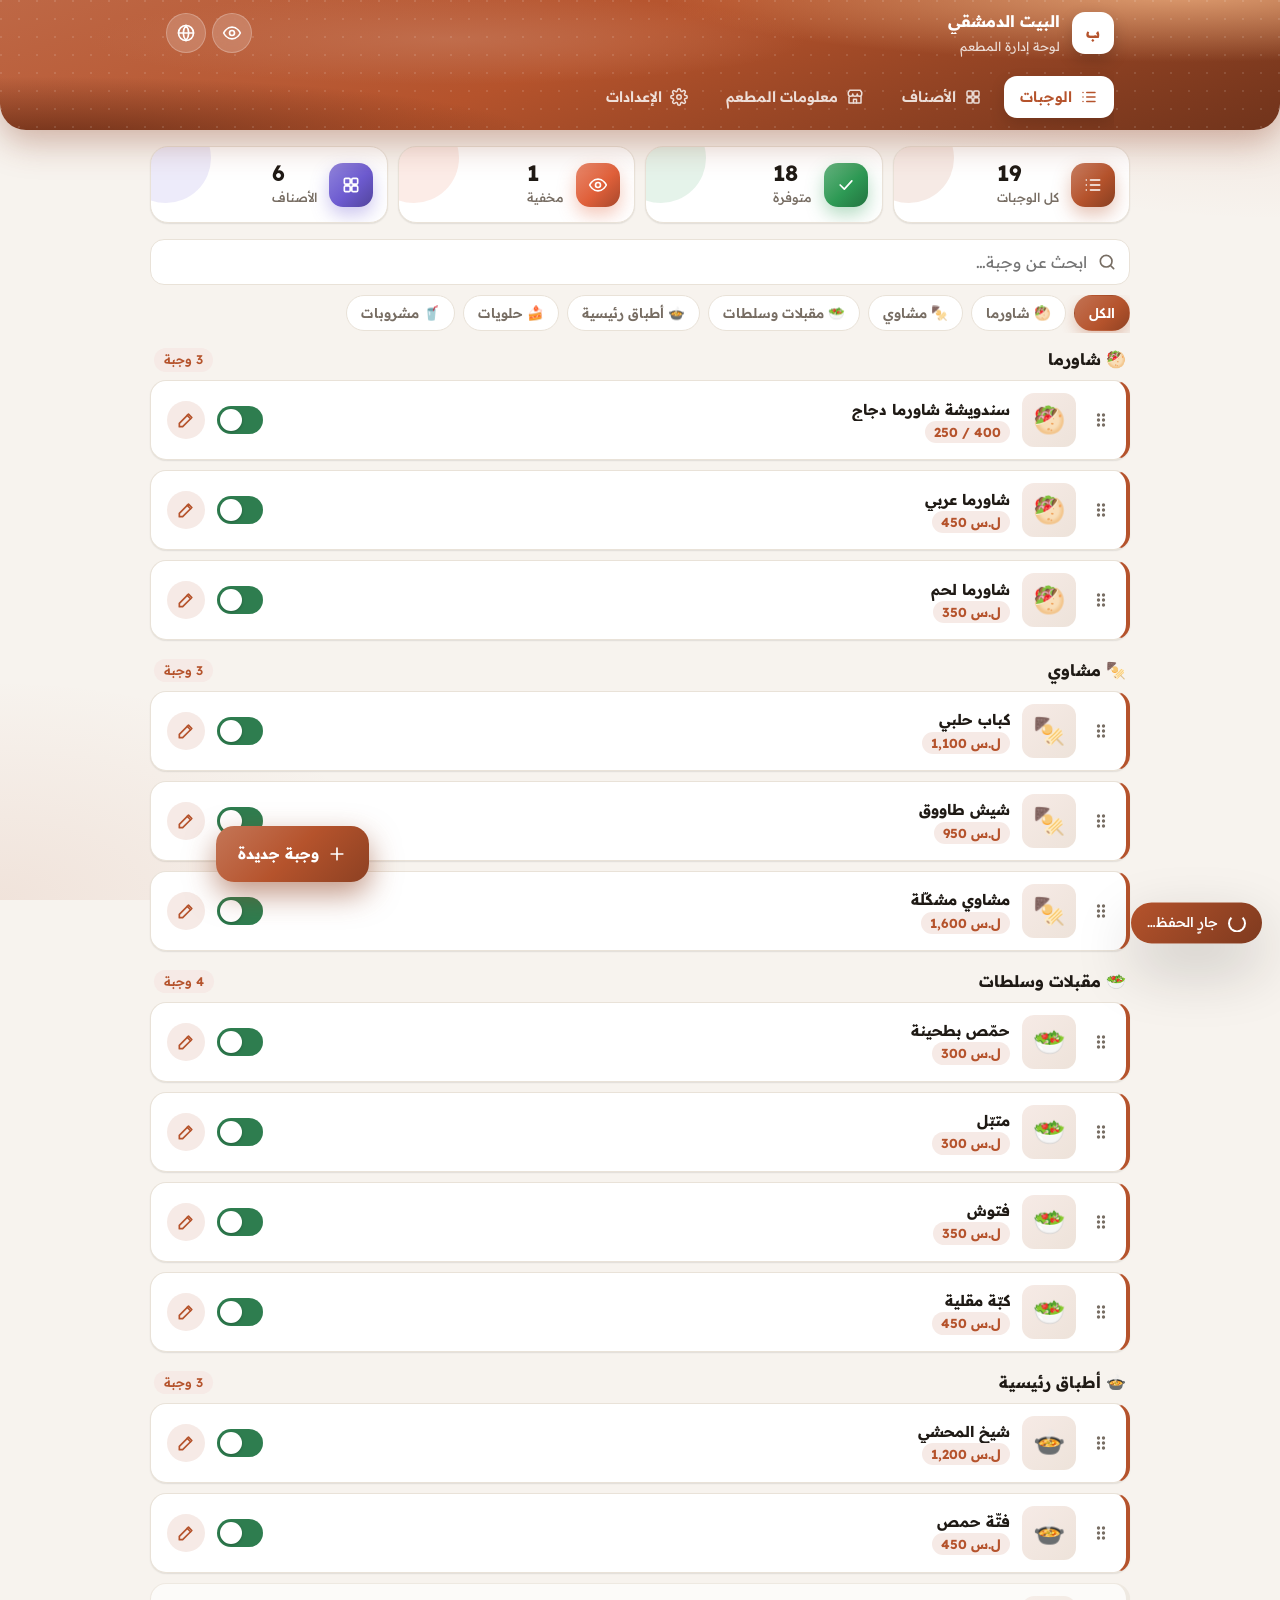
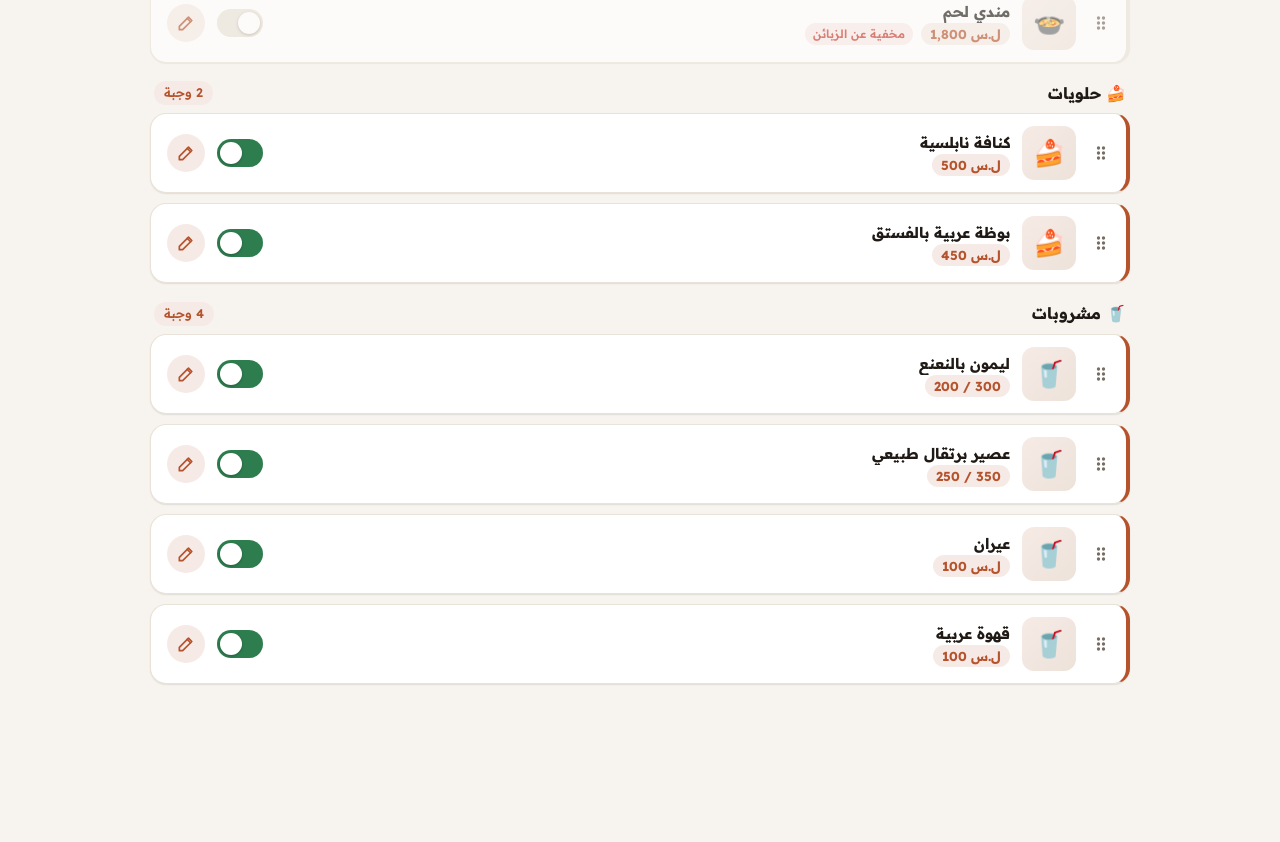
==== admin/index.html @ a2ca4668 "init" ====
<!doctype html>
<html lang="ar" dir="rtl">
<head>
  <meta charset="utf-8">
  <meta name="viewport" content="width=device-width, initial-scale=1, viewport-fit=cover">
  <meta name="theme-color" content="#B5532C">
  <meta name="robots" content="noindex, nofollow">
  <title>لوحة الإدارة</title>
  <link rel="icon" href="data:image/svg+xml,%3Csvg xmlns='http://www.w3.org/2000/svg' viewBox='0 0 100 100'%3E%3Ctext y='.9em' font-size='90'%3E⚙️%3C/text%3E%3C/svg%3E">
  <link rel="preload" href="../assets/fonts/readex-pro-arabic-wght-normal.woff2" as="font" type="font/woff2" crossorigin>
  <link rel="stylesheet" href="../assets/css/base.css">
  <link rel="stylesheet" href="../assets/css/admin.css">
  <link rel="stylesheet" href="../assets/css/themes.css">
</head>
<body class="adm">
  <div id="app"><div class="login"><div class="spinner" style="color:var(--primary);width:28px;height:28px"></div></div></div>
  <script src="../assets/vendor/Sortable.min.js"></script>
  <script type="module" src="../assets/js/admin.js"></script>
</body>
</html>
---- assets/css/base.css ----
/* ===== Fonts (self-hosted, no external requests) ===== */
@font-face { font-family: 'Readex'; font-style: normal; font-display: swap; font-weight: 160 700;
  src: url(../fonts/readex-pro-arabic-wght-normal.woff2) format('woff2-variations'), url(../fonts/readex-pro-arabic-wght-normal.woff2) format('woff2');
  unicode-range: U+0600-06FF,U+0750-077F,U+0870-088E,U+0890-0891,U+0897-08E1,U+08E3-08FF,U+200C-200E,U+2010-2011,U+204F,U+2E41,U+FB50-FDFF,U+FE70-FE74,U+FE76-FEFC; }
@font-face { font-family: 'Readex'; font-style: normal; font-display: swap; font-weight: 160 700;
  src: url(../fonts/readex-pro-latin-ext-wght-normal.woff2) format('woff2-variations'), url(../fonts/readex-pro-latin-ext-wght-normal.woff2) format('woff2');
  unicode-range: U+0100-02BA,U+02BD-02C5,U+02C7-02CC,U+02CE-02D7,U+02DD-02FF,U+0304,U+0308,U+0329,U+1D00-1DBF,U+1E00-1E9F,U+1EF2-1EFF,U+2020,U+20A0-20AB,U+20AD-20C0,U+2113,U+2C60-2C7F,U+A720-A7FF; }
@font-face { font-family: 'Readex'; font-style: normal; font-display: swap; font-weight: 160 700;
  src: url(../fonts/readex-pro-latin-wght-normal.woff2) format('woff2-variations'), url(../fonts/readex-pro-latin-wght-normal.woff2) format('woff2');
  unicode-range: U+0000-00FF,U+0131,U+0152-0153,U+02BB-02BC,U+02C6,U+02DA,U+02DC,U+0304,U+0308,U+0329,U+2000-206F,U+20AC,U+2122,U+2191,U+2193,U+2212,U+2215,U+FEFF,U+FFFD; }

/* ===== Tokens ===== */
:root {
  --primary: #B5532C; --on-primary: #fff;
  --bg: #F7F3EE; --surface: #FFFFFF; --surface-2: #F1ECE5; --text: #1F1A15; --muted: #776D63; --line: #E9E2D8;
  --danger: #C6372B; --ok: #2E7D4F; --warn: #B7791F;
  --primary-soft: color-mix(in srgb, var(--primary) 12%, var(--surface));
  --primary-strong: color-mix(in srgb, var(--primary) 82%, #000);
  --radius: 18px; --radius-sm: 12px;
  --shadow-sm: 0 1px 2px rgba(31, 26, 21, .06), 0 1px 1px rgba(31, 26, 21, .04);
  --shadow: 0 8px 28px rgba(31, 26, 21, .10), 0 2px 6px rgba(31, 26, 21, .06);
  --shadow-lg: 0 24px 60px rgba(31, 26, 21, .22);
  --ease: cubic-bezier(.2, .8, .2, 1);
  --font: 'Readex', system-ui, -apple-system, 'Segoe UI', Tahoma, sans-serif;
  --font-display: var(--font);
  --hero-bg: var(--primary); --hero-text: #fff; --hero-pattern: none;
  --glass-bg: rgba(255,255,255,.18); --glass-border: rgba(255,255,255,.24); --glass-text: #fff;
  --card-border: 1px solid var(--line); --card-shadow: var(--shadow-sm); --card-shadow-hover: var(--shadow);
  --chip-active-bg: var(--text); --chip-active-text: var(--bg); --price: var(--primary);
  color-scheme: light;
}
[data-theme="dark"] {
  --bg: #121110; --surface: #1C1A18; --surface-2: #262320; --text: #F4EFE8; --muted: #A79E93; --line: #2F2B27;
  --primary-soft: color-mix(in srgb, var(--primary) 22%, var(--surface));
  --shadow-sm: 0 1px 2px rgba(0,0,0,.4); --shadow: 0 8px 28px rgba(0,0,0,.45); --shadow-lg: 0 24px 60px rgba(0,0,0,.6);
  color-scheme: dark;
}

/* ===== Reset ===== */
*, *::before, *::after { box-sizing: border-box; }
html { -webkit-text-size-adjust: 100%; scroll-behavior: smooth; }
body { margin: 0; font-family: var(--font); background: var(--bg); color: var(--text); line-height: 1.55; font-size: 15px; -webkit-font-smoothing: antialiased; -webkit-tap-highlight-color: transparent; }
body.no-scroll { overflow: hidden; }
img { max-width: 100%; display: block; }
button, input, select, textarea { font: inherit; color: inherit; }
button { cursor: pointer; background: none; border: 0; padding: 0; }
a { color: inherit; }
h1, h2, h3, h4, p { margin: 0; }
[hidden] { display: none !important; }
.ic { width: 20px; height: 20px; flex: none; }
.sr-only { position: absolute; width: 1px; height: 1px; overflow: hidden; clip: rect(0 0 0 0); white-space: nowrap; }
.num { font-variant-numeric: tabular-nums; direction: ltr; unicode-bidi: isolate; }

/* ===== Buttons ===== */
.btn { display: inline-flex; align-items: center; justify-content: center; gap: 8px; min-height: 46px; padding: 0 20px; border-radius: 14px; font-weight: 600; font-size: 15px; transition: transform .15s var(--ease), background .2s, box-shadow .2s, opacity .2s; user-select: none; white-space: nowrap; }
.btn:active { transform: scale(.97); }
.btn:disabled { opacity: .55; pointer-events: none; }
.btn--primary { background: var(--primary); color: var(--on-primary); box-shadow: 0 6px 18px color-mix(in srgb, var(--primary) 35%, transparent); }
.btn--primary:hover { background: var(--primary-strong); }
.btn--ghost { background: var(--surface-2); color: var(--text); }
.btn--outline { border: 1.5px solid var(--line); background: var(--surface); }
.btn--danger { background: var(--danger); color: #fff; }
.btn--danger-ghost { color: var(--danger); background: color-mix(in srgb, var(--danger) 10%, var(--surface)); }
.btn--block { width: 100%; }
.btn--sm { min-height: 36px; padding: 0 14px; font-size: 14px; border-radius: 11px; }
.icon-btn { width: 42px; height: 42px; border-radius: 50%; display: inline-grid; place-items: center; background: var(--surface); color: var(--text); box-shadow: var(--shadow-sm); transition: transform .15s var(--ease), background .2s; flex: none; }
.icon-btn:active { transform: scale(.92); }
.spinner { width: 18px; height: 18px; border-radius: 50%; border: 2.5px solid currentColor; border-top-color: transparent; animation: spin .8s linear infinite; }
@keyframes spin { to { transform: rotate(360deg); } }

/* ===== Forms ===== */
.field { display: grid; gap: 6px; }
.field > span, .label { font-size: 13px; font-weight: 600; color: var(--muted); }
.input, .select, .textarea { width: 100%; min-height: 46px; padding: 10px 14px; border-radius: 12px; border: 1.5px solid var(--line); background: var(--surface); outline: none; transition: border-color .2s, box-shadow .2s; font-size: 16px; }
.textarea { min-height: 80px; resize: vertical; line-height: 1.5; }
.input:focus, .select:focus, .textarea:focus { border-color: var(--primary); box-shadow: 0 0 0 4px color-mix(in srgb, var(--primary) 16%, transparent); }
.input[dir="ltr"] { text-align: left; }
.field.invalid .input, .field.invalid .textarea { border-color: var(--danger); }
.hint { font-size: 12.5px; color: var(--muted); }
.switch { position: relative; display: inline-flex; align-items: center; gap: 10px; cursor: pointer; user-select: none; }
.switch input { position: absolute; opacity: 0; pointer-events: none; }
.switch__track { width: 46px; height: 28px; border-radius: 99px; background: var(--line); position: relative; transition: background .2s; flex: none; }
.switch__track::after { content: ''; position: absolute; top: 3px; inset-inline-start: 3px; width: 22px; height: 22px; border-radius: 50%; background: #fff; box-shadow: 0 1px 3px rgba(0,0,0,.25); transition: transform .22s var(--ease); }
.switch input:checked + .switch__track { background: var(--ok); }
.switch input:checked + .switch__track::after { transform: translateX(18px); }
[dir="rtl"] .switch input:checked + .switch__track::after { transform: translateX(-18px); }
.switch input:focus-visible + .switch__track { box-shadow: 0 0 0 4px color-mix(in srgb, var(--ok) 25%, transparent); }

/* ===== Sheets (bottom on mobile, centered on desktop) ===== */
.sheet { position: fixed; inset: 0; z-index: 60; background: rgba(15, 12, 10, 0); display: flex; align-items: flex-end; justify-content: center; transition: background .28s var(--ease); }
.sheet.open { background: rgba(15, 12, 10, .5); backdrop-filter: blur(2px); }
.sheet__panel { width: 100%; max-width: 560px; max-height: 92vh; background: var(--surface); border-radius: 24px 24px 0 0; box-shadow: var(--shadow-lg); transform: translateY(100%); transition: transform .32s var(--ease); display: flex; flex-direction: column; overflow: hidden; }
.sheet.open .sheet__panel { transform: none; }
.sheet__grip { width: 42px; height: 5px; border-radius: 9px; background: var(--line); margin: 10px auto 0; flex: none; }
.sheet__head { display: flex; align-items: center; justify-content: space-between; gap: 12px; padding: 14px 20px 10px; flex: none; }
.sheet__head h2 { font-size: 19px; font-weight: 700; }
.sheet__body { padding: 4px 20px 20px; overflow-y: auto; overscroll-behavior: contain; flex: 1; }
.sheet__foot { padding: 14px 20px calc(14px + env(safe-area-inset-bottom)); border-top: 1px solid var(--line); background: var(--surface); flex: none; }
.sheet--center { align-items: center; padding: 20px; }
.sheet--center .sheet__panel { border-radius: 22px; transform: scale(.94); opacity: 0; transition: transform .25s var(--ease), opacity .2s; max-width: 400px; }
.sheet--center.open .sheet__panel { transform: none; opacity: 1; }
@media (min-width: 700px) {
  .sheet { align-items: center; padding: 24px; }
  .sheet__panel { border-radius: 24px; transform: translateY(24px) scale(.98); opacity: 0; transition: transform .3s var(--ease), opacity .25s; }
  .sheet.open .sheet__panel { opacity: 1; }
  .sheet__grip { display: none; }
}
.dialog { padding: 24px; gap: 20px; }
.dialog__msg { font-size: 16px; font-weight: 500; line-height: 1.6; }
.dialog__actions { display: flex; gap: 10px; justify-content: flex-end; }
.dialog__actions .btn { flex: 1; }

/* ===== Toasts ===== */
.toasts { position: fixed; z-index: 100; inset-inline: 0; top: calc(12px + env(safe-area-inset-top)); display: grid; justify-items: center; gap: 8px; pointer-events: none; padding: 0 16px; }
.toast { display: flex; align-items: center; gap: 10px; padding: 12px 18px; border-radius: 14px; background: #1F1A15; color: #fff; box-shadow: var(--shadow-lg); font-size: 14.5px; font-weight: 500; transform: translateY(-14px); opacity: 0; transition: transform .3s var(--ease), opacity .3s; max-width: 520px; }
.toast.in { transform: none; opacity: 1; }
.toast--ok .ic { color: #6EE7A1; } .toast--err { background: var(--danger); }

/* ===== Stepper ===== */
.stepper { display: inline-flex; align-items: center; gap: 4px; background: var(--surface-2); border-radius: 99px; padding: 4px; }
.stepper button { width: 36px; height: 36px; border-radius: 50%; display: grid; place-items: center; background: var(--surface); box-shadow: var(--shadow-sm); transition: transform .12s; }
.stepper button:active { transform: scale(.88); }
.stepper button .ic { width: 18px; height: 18px; }
.stepper output { min-width: 28px; text-align: center; font-weight: 700; font-size: 16px; }

/* ===== Misc ===== */
.banner { padding: 10px 16px; font-size: 13px; text-align: center; background: color-mix(in srgb, var(--warn) 16%, var(--surface)); color: color-mix(in srgb, var(--warn) 70%, var(--text)); font-weight: 500; }
.skeleton { background: linear-gradient(90deg, var(--surface-2) 25%, color-mix(in srgb, var(--surface-2) 60%, var(--surface)) 50%, var(--surface-2) 75%); background-size: 200% 100%; animation: shimmer 1.3s infinite; border-radius: 12px; }
@keyframes shimmer { to { background-position: -200% 0; } }
.chip { display: inline-flex; align-items: center; gap: 5px; padding: 3px 9px; border-radius: 99px; font-size: 11.5px; font-weight: 600; background: var(--surface-2); color: var(--muted); white-space: nowrap; }
.chip .ic { width: 13px; height: 13px; }
.chip--popular { background: color-mix(in srgb, #E8A317 18%, var(--surface)); color: #9A6A00; }
.chip--new { background: color-mix(in srgb, #2F7FD8 15%, var(--surface)); color: #1E5FA8; }
.chip--spicy { background: color-mix(in srgb, #D9412B 14%, var(--surface)); color: #B23421; }
.chip--veg { background: color-mix(in srgb, #2E9A55 15%, var(--surface)); color: #23793F; }
[data-theme="dark"] .chip--popular { color: #F2C14E; } [data-theme="dark"] .chip--new { color: #7DB5F2; }
[data-theme="dark"] .chip--spicy { color: #F28B78; } [data-theme="dark"] .chip--veg { color: #7AD69A; }
@media (prefers-reduced-motion: reduce) { *, *::before, *::after { animation: none !important; transition: none !important; scroll-behavior: auto !important; } }
input[type=search]::-webkit-search-cancel-button, input[type=search]::-webkit-search-decoration { -webkit-appearance: none; display: none; }

/* ===== Search box (shared) ===== */
.search__box { flex: 1; min-width: 0; display: flex; align-items: center; gap: 8px; background: var(--surface); border: 1.5px solid var(--line); border-radius: 14px; padding: 0 12px; height: 46px; transition: border-color .2s, box-shadow .2s; }
.search__box:focus-within { border-color: var(--primary); box-shadow: 0 0 0 4px color-mix(in srgb, var(--primary) 14%, transparent); }
.search__box .ic { color: var(--muted); }
.search__box input { flex: 1; width: 100%; border: 0; outline: 0; background: none; font-size: 16px; min-width: 0; }
.search__clear { color: var(--muted); display: grid; place-items: center; width: 28px; height: 28px; border-radius: 50%; }
---- assets/css/admin.css ----
/* ===== Dashboard & setup ===== */
body.adm { background: var(--bg); }
.adm-wrap { max-width: 880px; margin: 0 auto; padding: 0 16px; }
.adm-top { position: sticky; top: 0; z-index: 30; background: color-mix(in srgb, var(--bg) 90%, transparent); backdrop-filter: blur(14px); -webkit-backdrop-filter: blur(14px); border-bottom: 1px solid var(--line); }
.adm-top__row { display: flex; align-items: center; gap: 12px; height: 66px; padding-top: env(safe-area-inset-top); }
.adm-brand { display: flex; align-items: center; gap: 12px; flex: 1; min-width: 0; }
.adm-brand__logo { width: 42px; height: 42px; border-radius: 13px; background: var(--primary); color: var(--on-primary); display: grid; place-items: center; font-weight: 700; overflow: hidden; flex: none; }
.adm-brand__logo img { width: 100%; height: 100%; object-fit: cover; }
.adm-brand b { display: block; font-size: 16px; white-space: nowrap; overflow: hidden; text-overflow: ellipsis; }
.adm-brand small { color: var(--muted); font-size: 12.5px; }
.adm-actions { display: flex; gap: 6px; }
.adm-actions .icon-btn { width: 40px; height: 40px; }
.tabs { display: flex; gap: 6px; overflow-x: auto; scrollbar-width: none; padding: 10px 0 12px; }
.tabs::-webkit-scrollbar { display: none; }
.tab { flex: none; display: inline-flex; align-items: center; gap: 8px; height: 42px; padding: 0 16px; border-radius: 13px; font-weight: 600; font-size: 14.5px; color: var(--muted); background: transparent; transition: background .2s, color .2s; }
.tab .ic { width: 18px; height: 18px; }
.tab.active { background: var(--surface); color: var(--text); box-shadow: var(--shadow-sm); }
.adm-main { padding: 16px 0 140px; }

.panel { background: var(--surface); border: 1px solid var(--line); border-radius: var(--radius); box-shadow: var(--shadow-sm); padding: 18px; }
.panel + .panel { margin-top: 14px; }
.panel__title { font-size: 16px; font-weight: 700; margin-bottom: 14px; display: flex; align-items: center; gap: 10px; }
.panel__title .ic { color: var(--primary); }
.panel__title .num-badge { width: 28px; height: 28px; border-radius: 9px; background: var(--primary); color: var(--on-primary); display: grid; place-items: center; font-size: 14px; }
.grid2 { display: grid; gap: 14px; grid-template-columns: minmax(0, 1fr); }
@media (min-width: 640px) { .grid2 { grid-template-columns: minmax(0, 1fr) minmax(0, 1fr); } }
.stack { display: grid; gap: 14px; grid-template-columns: minmax(0, 1fr); }

.toolbar { display: grid; gap: 10px; margin-bottom: 14px; grid-template-columns: minmax(0, 1fr); }
.toolbar .search__box { background: var(--surface); }
.filter { display: flex; gap: 8px; overflow-x: auto; scrollbar-width: none; padding-bottom: 2px; }
.filter::-webkit-scrollbar { display: none; }
.filter button { flex: none; height: 36px; padding: 0 14px; border-radius: 99px; border: 1.5px solid var(--line); background: var(--surface); font-weight: 600; font-size: 13.5px; color: var(--muted); display: inline-flex; align-items: center; gap: 6px; }
.filter button.active { background: var(--text); color: var(--bg); border-color: var(--text); }

.group { margin-bottom: 18px; }
.group__head { display: flex; align-items: center; gap: 8px; font-weight: 700; margin: 0 4px 8px; font-size: 15px; }
.group__head small { color: var(--muted); font-weight: 500; margin-inline-start: auto; font-size: 12.5px; }
.rows { display: grid; gap: 8px; grid-template-columns: minmax(0, 1fr); }
.row { display: flex; align-items: center; gap: 12px; padding: 10px 12px; background: var(--surface); border: 1px solid var(--line); border-radius: 16px; box-shadow: var(--shadow-sm); transition: box-shadow .2s, opacity .2s; }
.row.off { opacity: .62; }
.row__drag { color: var(--muted); cursor: grab; touch-action: none; display: grid; place-items: center; width: 26px; height: 40px; margin-inline-start: -4px; }
.row__thumb { width: 54px; height: 54px; border-radius: 12px; overflow: hidden; background: var(--surface-2); display: grid; place-items: center; font-size: 26px; flex: none; }
.row__thumb img { width: 100%; height: 100%; object-fit: cover; }
.row__main { flex: 1; min-width: 0; cursor: pointer; }
.row__name { font-weight: 700; white-space: nowrap; overflow: hidden; text-overflow: ellipsis; }
.row__sub { color: var(--muted); font-size: 13px; display: flex; gap: 8px; align-items: center; flex-wrap: wrap; }
.row__sub .price { color: var(--primary); font-weight: 700; }
.row .icon-btn { width: 38px; height: 38px; box-shadow: none; background: var(--surface-2); }
.sortable-ghost { opacity: .35; }
.sortable-chosen { box-shadow: var(--shadow); }
.badge-off { font-size: 11.5px; font-weight: 600; color: var(--danger); background: color-mix(in srgb, var(--danger) 10%, var(--surface)); padding: 2px 8px; border-radius: 99px; }

.fab { position: fixed; z-index: 35; bottom: calc(18px + env(safe-area-inset-bottom)); inset-inline-end: max(18px, calc((100vw - 880px) / 2 + 16px)); height: 56px; padding: 0 22px; border-radius: 18px; display: inline-flex; align-items: center; gap: 8px; background: var(--primary); color: var(--on-primary); font-weight: 700; box-shadow: 0 12px 30px color-mix(in srgb, var(--primary) 45%, rgba(0,0,0,.2)); }
.fab:active { transform: scale(.96); }

.saving { position: fixed; z-index: 70; bottom: calc(18px + env(safe-area-inset-bottom)); inset-inline-start: 18px; display: inline-flex; align-items: center; gap: 10px; padding: 10px 16px; border-radius: 99px; background: #1F1A15; color: #fff; font-size: 13.5px; font-weight: 500; box-shadow: var(--shadow-lg); transform: translateY(150%); transition: transform .3s var(--ease); }
.saving.show { transform: none; }

/* Photo picker */
.photo { position: relative; border: 2px dashed var(--line); border-radius: 16px; background: var(--surface-2); aspect-ratio: 16 / 10; display: grid; place-items: center; overflow: hidden; cursor: pointer; transition: border-color .2s; }
.photo:hover { border-color: var(--primary); }
.photo img { position: absolute; inset: 0; width: 100%; height: 100%; object-fit: cover; }
.photo__empty { display: grid; justify-items: center; gap: 6px; color: var(--muted); font-weight: 600; font-size: 14px; }
.photo__empty .ic { width: 34px; height: 34px; }
.photo--square { aspect-ratio: 1; max-width: 140px; }
.photo--wide { aspect-ratio: 3 / 1; }
.photo__busy { position: absolute; inset: 0; background: rgba(0,0,0,.45); color: #fff; display: grid; place-items: center; gap: 8px; align-content: center; font-size: 13.5px; }
.photo-actions { display: flex; gap: 8px; flex-wrap: wrap; margin-top: 8px; }

/* Sizes editor */
.size-row { display: grid; grid-template-columns: 1fr 1fr 110px 40px; gap: 8px; align-items: center; }
.size-row .input { min-height: 42px; padding: 8px 10px; font-size: 15px; }
.size-row.one-lang { grid-template-columns: 1fr 110px 40px; }
@media (max-width: 520px) { .size-row { grid-template-columns: 1fr 1fr; } .size-row .input[data-k="price"] { grid-column: 1; } }

/* Tag toggles */
.tag-toggles { display: flex; flex-wrap: wrap; gap: 8px; }
.tag-toggle input { position: absolute; opacity: 0; pointer-events: none; }
.tag-toggle span { display: inline-flex; align-items: center; gap: 6px; height: 38px; padding: 0 14px; border-radius: 99px; border: 1.5px solid var(--line); font-weight: 600; font-size: 13.5px; cursor: pointer; transition: all .2s; color: var(--muted); }
.tag-toggle span .ic { width: 16px; height: 16px; }
.tag-toggle input:checked + span { border-color: var(--primary); background: var(--primary-soft); color: var(--text); }

/* Emoji picker */
.emojis { display: grid; grid-template-columns: repeat(auto-fill, minmax(46px, 1fr)); gap: 6px; }
.emojis button { height: 46px; border-radius: 12px; font-size: 24px; background: var(--surface-2); border: 2px solid transparent; }
.emojis button.on { border-color: var(--primary); background: var(--primary-soft); }

.form-foot { display: flex; gap: 10px; align-items: center; }
.form-foot .btn--primary { flex: 1; }

/* Login */
.login { min-height: 100vh; display: grid; place-items: center; padding: 24px 18px; background:
  radial-gradient(90% 60% at 100% 0%, color-mix(in srgb, var(--primary) 22%, transparent), transparent 70%),
  radial-gradient(70% 50% at 0% 100%, color-mix(in srgb, var(--primary) 14%, transparent), transparent 70%), var(--bg); }
.login__card { width: 100%; max-width: 400px; background: var(--surface); border-radius: 26px; box-shadow: var(--shadow-lg); padding: 30px 24px; display: grid; gap: 18px; }
.login__logo { width: 76px; height: 76px; border-radius: 24px; margin: 0 auto; background: var(--primary); color: var(--on-primary); display: grid; place-items: center; font-size: 32px; font-weight: 700; overflow: hidden; box-shadow: 0 12px 28px color-mix(in srgb, var(--primary) 35%, transparent); }
.login__logo img { width: 100%; height: 100%; object-fit: cover; }
.login h1 { text-align: center; font-size: 22px; }
.login p.sub { text-align: center; color: var(--muted); margin-top: -10px; }
.pw { position: relative; }
.pw .input { padding-inline-end: 48px; }
.pw button { position: absolute; inset-inline-end: 6px; top: 50%; transform: translateY(-50%); width: 38px; height: 38px; border-radius: 10px; display: grid; place-items: center; color: var(--muted); }
.check { display: flex; align-items: center; gap: 10px; font-size: 14px; color: var(--muted); cursor: pointer; }
.check input { width: 18px; height: 18px; accent-color: var(--primary); }
.err-msg { color: var(--danger); font-size: 13.5px; font-weight: 500; text-align: center; min-height: 20px; }
.lang-mini { justify-self: center; }

/* Setup extras */
.hero-setup { padding: 28px 0 8px; }
.hero-setup h1 { font-size: 26px; }
.hero-setup p { color: var(--muted); margin-top: 6px; }
.swatches { display: flex; gap: 8px; flex-wrap: wrap; align-items: center; }
.swatches button { width: 34px; height: 34px; border-radius: 50%; border: 3px solid var(--surface); box-shadow: 0 0 0 1.5px var(--line); }
.swatches button.on { box-shadow: 0 0 0 2.5px var(--text); }
.swatches input[type=color] { width: 44px; height: 38px; border: 0; background: none; padding: 0; cursor: pointer; }
.seg { display: inline-flex; background: var(--surface-2); padding: 4px; border-radius: 13px; gap: 4px; flex-wrap: wrap; }
.seg label { cursor: pointer; }
.seg input { position: absolute; opacity: 0; pointer-events: none; }
.seg span { display: inline-flex; height: 36px; padding: 0 14px; align-items: center; border-radius: 10px; font-weight: 600; font-size: 13.5px; color: var(--muted); }
.seg input:checked + span { background: var(--surface); color: var(--text); box-shadow: var(--shadow-sm); }
.copy-row { display: flex; gap: 8px; align-items: center; }
.copy-row .input { direction: ltr; font-size: 14px; }
.status { display: flex; align-items: center; gap: 8px; font-size: 13.5px; font-weight: 600; }
.status.ok { color: var(--ok); } .status.err { color: var(--danger); }
.publish-bar { position: sticky; bottom: 0; z-index: 20; padding: 12px 0 calc(12px + env(safe-area-inset-bottom)); background: linear-gradient(to top, var(--bg) 70%, transparent); }

/* QR cards */
.qr-grid { display: grid; grid-template-columns: repeat(auto-fill, minmax(220px, 1fr)); gap: 14px; margin-top: 14px; }
.qr-card { background: #fff; color: #1d1a16; border-radius: 20px; border: 1px solid #e8e1d6; padding: 18px 16px 16px; display: grid; justify-items: center; gap: 8px; text-align: center; break-inside: avoid; position: relative; overflow: hidden; }
.qr-card::before { content: ''; position: absolute; inset: 0 0 auto 0; height: 6px; background: var(--primary); }
.qr-card__brand { display: flex; align-items: center; gap: 8px; font-weight: 700; font-size: 15px; }
.qr-card__brand .mini { width: 30px; height: 30px; border-radius: 9px; background: var(--primary); color: var(--on-primary); display: grid; place-items: center; overflow: hidden; font-size: 14px; }
.qr-card__brand .mini img { width: 100%; height: 100%; object-fit: cover; }
.qr-card__qr { width: 168px; height: 168px; padding: 8px; border-radius: 14px; border: 1px solid #eee; background: #fff; }
.qr-card__qr svg { width: 100%; height: 100%; display: block; }
.qr-card__scan { font-size: 12.5px; color: #6f675e; line-height: 1.4; }
.qr-card__table { display: grid; justify-items: center; line-height: 1; gap: 2px; }
.qr-card__table small { font-size: 12.5px; font-weight: 600; color: #6f675e; }
.qr-card__table b { font-size: 40px; font-weight: 700; color: var(--primary); }
.qr-card__dl { position: absolute; top: 12px; inset-inline-end: 10px; width: 32px; height: 32px; border-radius: 9px; display: grid; place-items: center; color: #6f675e; background: #f4efe8; }
.qr-card__dl .ic { width: 16px; height: 16px; }

@media print {
  @page { size: A4; margin: 10mm; }
  body { background: #fff !important; }
  body.printing > *:not(#printArea) { display: none !important; }
  #printArea { display: grid !important; grid-template-columns: 1fr 1fr; gap: 8mm; }
  #printArea .qr-card { border: 1px solid #ccc; padding: 8mm 6mm; -webkit-print-color-adjust: exact; print-color-adjust: exact; }
  #printArea .qr-card__qr { width: 60mm; height: 60mm; }
  #printArea .qr-card__dl { display: none; }
  #printArea .qr-card__table b { font-size: 34pt; }
}
#printArea { display: none; }

/* ===== Theme gallery + live preview (setup) ===== */
.theme-wrap { display: grid; gap: 22px; grid-template-columns: minmax(0, 1fr); }
@media (min-width: 980px) { .theme-wrap { grid-template-columns: minmax(0, 1fr) 300px; align-items: start; } .phone-col { position: sticky; top: 86px; } }
.themes { display: grid; grid-template-columns: repeat(auto-fill, minmax(96px, 1fr)); gap: 10px; }
@media (min-width: 640px) { .themes { grid-template-columns: repeat(auto-fill, minmax(132px, 1fr)); } }
.theme-card { display: grid; gap: 4px; padding: 8px 8px 10px; border-radius: 16px; border: 2px solid var(--line); background: var(--surface); text-align: start; transition: border-color .2s, box-shadow .2s, transform .15s; }
.theme-card:active { transform: scale(.97); }
.theme-card.on { border-color: var(--primary); box-shadow: 0 0 0 4px color-mix(in srgb, var(--primary) 18%, transparent); }
.theme-card b { font-size: 13.5px; margin-top: 4px; }
.theme-card small { font-size: 11.5px; color: var(--muted); }
.theme-mini { display: block; aspect-ratio: 4 / 5; border-radius: 10px; background: var(--b); overflow: hidden; border: 1px solid rgba(0,0,0,.08); }
.theme-mini i { display: block; }
.tm-hero { height: 30%; background: var(--p); }
.tm-items { display: grid; gap: 5px; padding: 7px; }
.tm-row { height: 18px; border-radius: 5px; background: color-mix(in srgb, var(--t) 9%, var(--b)); border-inline-start: 18px solid color-mix(in srgb, var(--p) 45%, var(--b)); }
.tml-tile .tm-items { grid-template-columns: 1fr 1fr; }
.tml-tile i.tm-tile { height: 30px; border-radius: 5px; background: linear-gradient(color-mix(in srgb, var(--p) 40%, var(--b)) 0 55%, color-mix(in srgb, var(--t) 9%, var(--b)) 55%); }
.tm-line { height: 12px; border-bottom: 2px dotted color-mix(in srgb, var(--t) 45%, transparent); }
.tml-list .tm-items { gap: 7px; padding: 9px; }
.phone-col { display: grid; gap: 8px; justify-items: center; align-content: start; }
.phone { position: relative; width: min(300px, 100%); aspect-ratio: 300 / 620; border-radius: 36px; border: 9px solid #1d1a16; overflow: hidden; background: #fff; box-shadow: var(--shadow-lg); }
.phone iframe { position: absolute; top: 0; left: 0; width: 390px; border: 0; transform-origin: 0 0; background: #fff; }

/* ===== Dashboard: small phones ===== */
@media (max-width: 360px) {
  .adm-wrap { padding-inline: 12px; }
  .row { gap: 8px; padding: 8px 10px; }
  .row__thumb { width: 44px; height: 44px; font-size: 22px; }
  .row .icon-btn { width: 34px; height: 34px; }
  .row__drag { width: 20px; }
  .tab { padding: 0 12px; font-size: 13.5px; }
  .fab { height: 50px; padding: 0 16px; }
  .panel { padding: 14px; }
  .login__card { padding: 24px 18px; }
}
/* Dashboard: desktop gets a roomier list */
@media (min-width: 1024px) {
  .adm-wrap { max-width: 980px; }
  .rows { gap: 10px; }
  .row { padding: 12px 16px; }
}


/* =====================================================================
   Colorful dashboard (follows the theme's gradient + brand color)
   ===================================================================== */
body.adm { background:
  radial-gradient(55% 35% at 100% 0%, color-mix(in srgb, var(--primary) 14%, transparent) 0%, transparent 70%),
  radial-gradient(45% 35% at 0% 100%, color-mix(in srgb, var(--primary) 10%, transparent) 0%, transparent 70%),
  var(--bg); background-attachment: fixed; }
.adm-top { background: var(--hero-bg); color: var(--hero-text); border-bottom: 0; border-radius: 0 0 26px 26px; box-shadow: 0 12px 34px color-mix(in srgb, var(--primary) 28%, rgba(0,0,0,.12)); backdrop-filter: none; -webkit-backdrop-filter: none; overflow: hidden; isolation: isolate; }
.adm-top::before { content: ''; position: absolute; inset: 0; z-index: -1; background: var(--hero-pattern, none); opacity: var(--hero-pattern-opacity, 1); pointer-events: none; }
.adm-brand small { color: currentColor; opacity: .8; }
.adm-brand__logo { background: var(--surface); color: var(--primary); box-shadow: 0 6px 16px rgba(0,0,0,.18); }
.adm-actions .icon-btn { background: var(--glass-bg); color: var(--glass-text); border: 1px solid var(--glass-border); box-shadow: none; backdrop-filter: blur(6px); }
.tab { color: var(--hero-text); opacity: .82; }
.tab:hover { opacity: 1; background: var(--glass-bg); }
.tab.active { opacity: 1; background: var(--surface); color: var(--primary); box-shadow: 0 6px 16px rgba(0,0,0,.14); }

/* stats strip */
.stats { display: grid; grid-template-columns: repeat(2, minmax(0, 1fr)); gap: 10px; margin-bottom: 16px; }
@media (min-width: 700px) { .stats { grid-template-columns: repeat(4, minmax(0, 1fr)); } }
.stat { display: flex; align-items: center; gap: 12px; padding: 14px; border-radius: 18px; background: var(--surface); border: var(--card-border, 1px solid var(--line)); box-shadow: var(--shadow-sm); position: relative; overflow: hidden; }
.stat::after { content: ''; position: absolute; width: 90px; height: 90px; border-radius: 50%; inset-inline-end: -30px; top: -34px; background: var(--c); opacity: .12; }
.stat__ic { width: 44px; height: 44px; border-radius: 14px; display: grid; place-items: center; color: #fff; flex: none; background: linear-gradient(135deg, color-mix(in srgb, var(--c) 75%, #fff), var(--c) 55%, color-mix(in srgb, var(--c) 75%, #000)); box-shadow: 0 8px 18px color-mix(in srgb, var(--c) 35%, transparent); }
.stat b { display: block; font-size: 22px; line-height: 1.1; font-weight: 700; }
.stat small { color: var(--muted); font-size: 12.5px; font-weight: 500; }
.stat--total { --c: var(--primary); } .stat--on { --c: #2E9A55; } .stat--off { --c: #E0603A; } .stat--cats { --c: #6D5BD0; }

/* filters, groups, rows */
.filter button.active { background: linear-gradient(135deg, color-mix(in srgb, var(--primary) 82%, #fff), var(--primary) 60%, color-mix(in srgb, var(--primary) 80%, #000)); color: var(--on-primary); border-color: transparent; box-shadow: 0 6px 14px color-mix(in srgb, var(--primary) 30%, transparent); }
.group__head { font-size: 16px; }
.group__head small { background: var(--primary-soft); color: var(--primary); padding: 2px 10px; border-radius: 99px; font-weight: 600; }
.row { border-inline-start: 4px solid var(--primary); transition: box-shadow .2s, transform .15s, opacity .2s; }
.row.off { border-inline-start-color: var(--line); }
@media (hover: hover) { .row:hover { box-shadow: var(--shadow); transform: translateY(-1px); } }
.row__thumb { background: linear-gradient(135deg, var(--primary-soft), color-mix(in srgb, var(--primary) 6%, var(--surface-2))); }
.row__sub .price { background: var(--primary-soft); padding: 1px 9px; border-radius: 99px; }
.row .icon-btn { background: var(--primary-soft); color: var(--primary); }

/* panels & buttons */
.panel { position: relative; overflow: hidden; }
.panel::before { content: ''; position: absolute; inset: 0 0 auto 0; height: 4px; background: linear-gradient(90deg, var(--primary), color-mix(in srgb, var(--primary) 45%, #F2C14E), var(--primary)); }
.panel__title > .ic { width: 36px; height: 36px; padding: 8px; border-radius: 11px; color: var(--on-primary); background: linear-gradient(135deg, color-mix(in srgb, var(--primary) 78%, #fff), var(--primary) 55%, color-mix(in srgb, var(--primary) 78%, #000)); box-shadow: 0 6px 14px color-mix(in srgb, var(--primary) 30%, transparent); }
.panel__title .num-badge { background: linear-gradient(135deg, color-mix(in srgb, var(--primary) 78%, #fff), var(--primary)); }
.fab, .adm .btn--primary { background: linear-gradient(135deg, color-mix(in srgb, var(--primary) 80%, #fff) 0%, var(--primary) 50%, color-mix(in srgb, var(--primary) 78%, #000) 100%); }
.saving { background: linear-gradient(135deg, var(--primary), color-mix(in srgb, var(--primary) 70%, #000)); color: var(--on-primary); }
.login__card { border: 1px solid color-mix(in srgb, var(--primary) 18%, var(--line)); }
html[data-skin="ocean"] .adm-top::before, html[data-skin="midnight"] .adm-top::before { display: none; }

.qr-range { display: grid; gap: 12px; grid-template-columns: repeat(3, minmax(0, 1fr)); }
@media (max-width: 420px) { .qr-range { grid-template-columns: minmax(0, 1fr) minmax(0, 1fr); } .qr-range .field:first-child { grid-column: 1 / -1; } }
.steps { margin: 0; padding-inline-start: 22px; display: grid; gap: 6px; font-size: 14px; color: var(--muted); }
.steps li::marker { color: var(--primary); font-weight: 700; }
.rules { margin: 0; max-height: 220px; overflow: auto; direction: ltr; text-align: left; font-size: 12px; line-height: 1.5; background: #1d1a16; color: #f4efe8; padding: 12px 14px; border-radius: 12px; white-space: pre; }
---- assets/css/themes.css ----
/* ===== Customer-menu themes (selected in /setup, stored as config.theme.id) ===== */
@font-face { font-family: 'Amiri'; font-style: normal; font-weight: 700; font-display: swap; src: url(../fonts/amiri-arabic-700-normal.woff2) format('woff2');
  unicode-range: U+0600-06FF,U+0750-077F,U+0870-088E,U+0890-0891,U+0897-08E1,U+08E3-08FF,U+200C-200E,U+2010-2011,U+204F,U+2E41,U+FB50-FDFF,U+FE70-FE74,U+FE76-FEFC; }
@font-face { font-family: 'Amiri'; font-style: normal; font-weight: 700; font-display: swap; src: url(../fonts/amiri-latin-700-normal.woff2) format('woff2');
  unicode-range: U+0000-00FF,U+0131,U+0152-0153,U+02BB-02BC,U+02C6,U+02DA,U+02DC,U+0304,U+0308,U+0329,U+2000-206F,U+20AC,U+2122,U+2191,U+2193,U+2212,U+2215,U+FEFF,U+FFFD; }
@font-face { font-family: 'Reem Kufi'; font-style: normal; font-weight: 400 700; font-display: swap; src: url(../fonts/reem-kufi-arabic-wght-normal.woff2) format('woff2');
  unicode-range: U+0600-06FF,U+0750-077F,U+0870-088E,U+0890-0891,U+0897-08E1,U+08E3-08FF,U+200C-200E,U+2010-2011,U+204F,U+2E41,U+FB50-FDFF,U+FE70-FE74,U+FE76-FEFC; }
@font-face { font-family: 'Reem Kufi'; font-style: normal; font-weight: 400 700; font-display: swap; src: url(../fonts/reem-kufi-latin-wght-normal.woff2) format('woff2');
  unicode-range: U+0000-00FF,U+0131,U+0152-0153,U+02BB-02BC,U+02C6,U+02DA,U+02DC,U+0304,U+0308,U+0329,U+2000-206F,U+20AC,U+2122,U+2191,U+2193,U+2212,U+2215,U+FEFF,U+FFFD; }

/* 1 · Warm Classic ------------------------------------------------------ */
html[data-skin="classic"] {
  --hero-bg:
    radial-gradient(120% 90% at 100% 0%, color-mix(in srgb, var(--primary) 80%, #fff) 0%, transparent 60%),
    radial-gradient(90% 80% at 0% 100%, color-mix(in srgb, var(--primary) 55%, #000) 0%, transparent 70%),
    linear-gradient(160deg, color-mix(in srgb, var(--primary) 92%, #fff) 0%, color-mix(in srgb, var(--primary) 70%, #000) 100%);
  --hero-pattern: radial-gradient(circle at 1px 1px, rgba(255,255,255,.9) 1px, transparent 1.4px) 0 0 / 18px 18px;
  --hero-pattern-opacity: .13;
}

/* 2 · Midnight Luxe ----------------------------------------------------- */
html[data-skin="midnight"] {
  --bg: #0D0D0F; --surface: #16161A; --surface-2: #202026; --text: #F3EEE4; --muted: #A39E95; --line: #2A2A31;
  --font-display: 'Amiri', 'Readex', serif;
  --radius: 16px; --radius-sm: 12px;
  --primary-soft: color-mix(in srgb, var(--primary) 16%, var(--surface));
  --hero-bg: radial-gradient(70% 90% at 50% 0%, color-mix(in srgb, var(--primary) 30%, transparent) 0%, transparent 70%), linear-gradient(180deg, #17161A 0%, #0D0D0F 100%);
  --hero-pattern: linear-gradient(90deg, transparent 0, transparent calc(50% - 60px), color-mix(in srgb, var(--primary) 70%, transparent) calc(50% - 60px), color-mix(in srgb, var(--primary) 70%, transparent) calc(50% + 60px), transparent calc(50% + 60px)) bottom 18px left 0 / 100% 1px no-repeat;
  --hero-text: #F3EEE4;
  --glass-bg: rgba(255,255,255,.06); --glass-border: color-mix(in srgb, var(--primary) 35%, transparent); --glass-text: #F3EEE4;
  --card-border: 1px solid color-mix(in srgb, var(--primary) 18%, var(--line));
  --card-shadow: 0 10px 30px rgba(0,0,0,.35); --card-shadow-hover: 0 16px 40px rgba(0,0,0,.5);
  --chip-active-bg: var(--primary); --chip-active-text: var(--on-primary); --price: var(--primary);
}
html[data-skin="midnight"] .hero__brand { flex-direction: column; text-align: center; }
html[data-skin="midnight"] .hero__meta { justify-content: center; }
html[data-skin="midnight"] .logo { background: #16161A; border: 1px solid color-mix(in srgb, var(--primary) 45%, transparent); }
html[data-skin="midnight"] .hero__name { letter-spacing: .3px; font-size: clamp(30px, 8vw, 52px); }
html[data-skin="midnight"] .sec__title { justify-content: center; }
html[data-skin="midnight"] .sec__icon { display: none; }
html[data-skin="midnight"] .sec__title::before, html[data-skin="midnight"] .sec__title::after { content: ''; height: 1px; width: 40px; background: var(--primary); opacity: .6; }
html[data-skin="midnight"] .sec__count { display: none; }
html[data-skin="midnight"] .card__name, html[data-skin="midnight"] .item__name { font-size: 18px; }
html[data-skin="midnight"] .item__name { font-size: 26px; }

/* 3 · Fresh ------------------------------------------------------------- */
html[data-skin="fresh"] {
  --bg: #F2F7F1; --surface: #FFFFFF; --surface-2: #E7F1E5; --text: #17301F; --muted: #5E7565; --line: #DCE8DA;
  --radius: 26px; --radius-sm: 18px;
  --hero-bg:
    radial-gradient(40% 60% at 85% 20%, color-mix(in srgb, var(--primary) 32%, transparent) 0%, transparent 70%),
    radial-gradient(45% 55% at 10% 90%, color-mix(in srgb, #F2C14E 45%, transparent) 0%, transparent 70%),
    linear-gradient(180deg, color-mix(in srgb, var(--primary) 14%, #fff) 0%, #F2F7F1 100%);
  --hero-text: #17301F;
  --glass-bg: rgba(255,255,255,.75); --glass-border: rgba(23,48,31,.08); --glass-text: #17301F;
  --card-border: 0; --card-shadow: 0 6px 20px rgba(23,48,31,.07); --card-shadow-hover: 0 14px 34px rgba(23,48,31,.12);
  --chip-active-bg: var(--primary); --chip-active-text: var(--on-primary);
}
html[data-skin="fresh"] .table-badge { background: var(--primary); color: var(--on-primary); }
html[data-skin="fresh"] .cat { border: 0; box-shadow: 0 2px 8px rgba(23,48,31,.06); }

/* 4 · Minimal ----------------------------------------------------------- */
html[data-skin="minimal"] {
  --bg: #FFFFFF; --surface: #FFFFFF; --surface-2: #F4F4F4; --text: #111111; --muted: #6B6B6B; --line: #E6E6E6;
  --radius: 10px; --radius-sm: 8px;
  --primary-soft: #F4F4F4;
  --hero-bg: #FFFFFF; --hero-text: #111111; --hero-pattern: linear-gradient(var(--line), var(--line)) bottom / 100% 1px no-repeat;
  --glass-bg: #F2F2F2; --glass-border: transparent; --glass-text: #111111;
  --card-border: 1px solid var(--line); --card-shadow: none; --card-shadow-hover: none;
  --shadow-sm: none;
  --chip-active-bg: #111111; --chip-active-text: #FFFFFF; --price: var(--text);
}
html[data-skin="minimal"] .hero { min-height: 220px; }
html[data-skin="minimal"] .hero__brand { flex-direction: column; text-align: center; }
html[data-skin="minimal"] .hero__meta { justify-content: center; }
html[data-skin="minimal"] .logo { box-shadow: none; border: 1px solid var(--line); }
html[data-skin="minimal"] .hero__name { font-weight: 600; letter-spacing: -.3px; }
html[data-skin="minimal"] .table-badge { box-shadow: none; border: 1px solid var(--line); color: var(--text); }
html[data-skin="minimal"] .sec__icon { display: none; }
html[data-skin="minimal"] .sec__title { font-weight: 600; border-bottom: 2px solid var(--text); padding-bottom: 8px; margin-inline: 0; }
html[data-skin="minimal"] .cat { border-radius: 8px; }
html[data-skin="minimal"] .chip { background: transparent; border: 1px solid var(--line); color: var(--muted); }
html[data-skin="minimal"] .bar { margin-top: 0; }

/* 5 · Street Bold ------------------------------------------------------- */
html[data-skin="street"] {
  --bg: #FFF6DF; --surface: #FFFFFF; --surface-2: #FFEFC2; --text: #141414; --muted: #4D4D4D; --line: #141414;
  --font-display: 'Reem Kufi', 'Readex', sans-serif;
  --radius: 14px; --radius-sm: 10px;
  --primary-soft: #FFE7A3;
  --hero-bg: var(--primary);
  --hero-pattern: repeating-linear-gradient(-45deg, rgba(0,0,0,.09) 0 14px, transparent 14px 28px);
  --hero-text: #fff;
  --glass-bg: #141414; --glass-border: #141414; --glass-text: #FFFFFF;
  --card-border: 2.5px solid #141414; --card-shadow: 4px 4px 0 #141414; --card-shadow-hover: 7px 7px 0 #141414;
  --chip-active-bg: #141414; --chip-active-text: #FFD23F; --price: var(--primary);
}
html[data-skin="street"] .hero { border-bottom: 3px solid #141414; }
html[data-skin="street"] .hero__name { font-size: clamp(30px, 8.5vw, 56px); text-shadow: 3px 3px 0 #141414; }
html[data-skin="street"] .logo { border: 3px solid #141414; box-shadow: 4px 4px 0 #141414; border-radius: 16px; }
html[data-skin="street"] .table-badge { background: #FFD23F; color: #141414; border: 2.5px solid #141414; box-shadow: 3px 3px 0 #141414; }
html[data-skin="street"] .bar { margin-top: 0; border-radius: 0; }
html[data-skin="street"] .cat { border: 2px solid #141414; color: #141414; font-weight: 700; }
html[data-skin="street"] .sec__title { font-size: 24px; }
html[data-skin="street"] .sec__icon { background: #FFD23F; border: 2px solid #141414; }
html[data-skin="street"] .card__media > .media { border: 2px solid #141414; }
html[data-skin="street"] .chip { border: 1.5px solid #141414; }
html[data-skin="street"] .btn--primary { border: 2.5px solid #141414; box-shadow: 4px 4px 0 #141414; }
html[data-skin="street"] .sheet__panel { border: 3px solid #141414; }
html[data-skin="street"] .search__box { border: 2px solid #141414; }

/* 6 · Café -------------------------------------------------------------- */
html[data-skin="cafe"] {
  --bg: #F3ECE3; --surface: #FFFBF6; --surface-2: #EADFD2; --text: #2B1D14; --muted: #7D6A5C; --line: #E3D6C7;
  --radius: 22px; --radius-sm: 16px;
  --hero-bg: radial-gradient(60% 80% at 80% 10%, color-mix(in srgb, var(--primary) 60%, #E8C9A0) 0%, transparent 70%), linear-gradient(150deg, color-mix(in srgb, var(--primary) 85%, #000) 0%, #2B1D14 100%);
  --hero-pattern: radial-gradient(circle at 50% 50%, transparent 54%, rgba(255,240,220,.08) 55%, rgba(255,240,220,.08) 58%, transparent 59%) 0 0 / 120px 120px;
  --hero-text: #FFF7EC;
  --glass-bg: rgba(255,247,236,.14); --glass-border: rgba(255,247,236,.22); --glass-text: #FFF7EC;
  --card-border: 1px solid var(--line); --card-shadow: 0 4px 14px rgba(43,29,20,.06); --card-shadow-hover: 0 14px 30px rgba(43,29,20,.12);
  --chip-active-bg: var(--primary); --chip-active-text: var(--on-primary);
}
html[data-skin="cafe"] .hero { border-radius: 0 0 32px 32px; }
html[data-skin="cafe"] .bar { margin-top: 0; background: color-mix(in srgb, var(--bg) 90%, transparent); }
html[data-skin="cafe"] .logo { border-radius: 50%; }

/* 7 · Ocean ------------------------------------------------------------- */
html[data-skin="ocean"] {
  --bg: #EDF4F7; --surface: #FFFFFF; --surface-2: #E1EDF2; --text: #0D2733; --muted: #5A7380; --line: #D6E4EA;
  --radius: 20px; --radius-sm: 14px;
  --hero-bg: radial-gradient(70% 60% at 85% 0%, color-mix(in srgb, var(--primary) 50%, #7FE0E6) 0%, transparent 70%), linear-gradient(165deg, color-mix(in srgb, var(--primary) 95%, #fff) 0%, color-mix(in srgb, var(--primary) 55%, #031A26) 100%);
  --hero-pattern: url("data:image/svg+xml,%3Csvg xmlns='http://www.w3.org/2000/svg' viewBox='0 0 1440 120' preserveAspectRatio='none'%3E%3Cpath d='M0 64c120-32 240-48 360-32s240 64 360 64 240-48 360-64 240 0 360 32v56H0z' fill='%23EDF4F7'/%3E%3C/svg%3E") bottom / 100% 46px no-repeat;
  --hero-text: #fff;
  --card-border: 1px solid rgba(14,111,143,.08); --card-shadow: 0 6px 22px rgba(13,39,51,.07); --card-shadow-hover: 0 16px 36px rgba(13,39,51,.13);
  --chip-active-bg: var(--primary); --chip-active-text: var(--on-primary);
}
html[data-skin="ocean"] .hero { padding-bottom: 60px; }
html[data-skin="ocean"] .bar { margin-top: 0; }

/* 8 · Damascene Heritage ------------------------------------------------ */
html[data-skin="heritage"] {
  --bg: #F5EDE0; --surface: #FFF9F0; --surface-2: #EFE3D0; --text: #2A1414; --muted: #7A5E54; --line: #E2D2BC;
  --gold: #B98A3E;
  --font-display: 'Amiri', 'Readex', serif;
  --radius: 14px; --radius-sm: 10px;
  --hero-bg: linear-gradient(180deg, color-mix(in srgb, var(--primary) 92%, #000) 0%, var(--primary) 100%);
  --hero-pattern:
    conic-gradient(from 45deg at 50% 50%, rgba(232,201,140,.16) 0 25%, transparent 0 50%, rgba(232,201,140,.16) 0 75%, transparent 0) 0 0 / 34px 34px,
    radial-gradient(circle at 50% 50%, rgba(232,201,140,.22) 0 2px, transparent 3px) 0 0 / 34px 34px;
  --hero-text: #F8E9C8;
  --glass-bg: rgba(248,233,200,.1); --glass-border: rgba(232,201,140,.4); --glass-text: #F8E9C8;
  --card-border: 1px solid var(--line); --card-shadow: none; --card-shadow-hover: none;
  --chip-active-bg: var(--primary); --chip-active-text: #F8E9C8; --price: var(--primary);
}
html[data-skin="heritage"] .hero { border-bottom: 4px double var(--gold); }
html[data-skin="heritage"] .hero__brand { flex-direction: column; text-align: center; }
html[data-skin="heritage"] .hero__meta { justify-content: center; }
html[data-skin="heritage"] .logo { border-radius: 50%; border: 3px solid var(--gold); box-shadow: 0 0 0 6px rgba(232,201,140,.15); }
html[data-skin="heritage"] .hero__name { font-size: clamp(32px, 9vw, 56px); color: #F8E9C8; }
html[data-skin="heritage"] .table-badge { background: #F8E9C8; color: var(--primary); }
html[data-skin="heritage"] .bar { margin-top: 0; }
html[data-skin="heritage"] .sec__title { justify-content: center; font-size: 28px; color: var(--primary); margin-top: 10px; }
html[data-skin="heritage"] .sec__icon, html[data-skin="heritage"] .sec__count { display: none; }
html[data-skin="heritage"] .sec__title::before, html[data-skin="heritage"] .sec__title::after { content: '❖'; color: var(--gold); font-size: 16px; }
html[data-skin="heritage"] .card__name { font-size: 20px; }
html[data-skin="heritage"] .item__name { font-size: 28px; }
html[data-skin="heritage"] .cat { border-color: var(--line); }

/* Desktop: themes with a flat bar keep the sidebar look */
@media (min-width: 1024px) {
  html[data-skin] .bar { margin-top: -44px; }
  html[data-skin="minimal"] .bar, html[data-skin="street"] .bar, html[data-skin="cafe"] .bar, html[data-skin="ocean"] .bar, html[data-skin="heritage"] .bar { margin-top: 28px; border-radius: var(--radius); }
  html[data-skin="midnight"] .hero__name, html[data-skin="heritage"] .hero__name { font-size: 60px; }
}
html[data-skin="street"] .cat.active { color: #FFD23F; border-color: #141414; }
html[data-skin="street"] .card__name, html[data-skin="street"] .item__name { font-family: var(--font); font-weight: 700; }
html[data-skin="street"] .hero__name, html[data-skin="street"] .sec__title { word-spacing: 6px; }

/* =====================================================================
   Rich hero gradients (all built from the brand color, so any color works)
   ===================================================================== */
html[data-skin="classic"] {
  --hero-bg:
    radial-gradient(65% 85% at 92% -5%, color-mix(in srgb, var(--primary) 45%, #FFD9A8) 0%, transparent 62%),
    radial-gradient(55% 70% at 4% 108%, color-mix(in srgb, var(--primary) 50%, #2A0E05) 0%, transparent 70%),
    radial-gradient(40% 50% at 35% 30%, color-mix(in srgb, var(--primary) 85%, #fff) 0%, transparent 70%),
    linear-gradient(160deg, color-mix(in srgb, var(--primary) 88%, #fff) 0%, var(--primary) 45%, color-mix(in srgb, var(--primary) 62%, #000) 100%);
  --hero-edge: url("data:image/svg+xml,%3Csvg xmlns='http://www.w3.org/2000/svg' viewBox='0 0 1440 80' preserveAspectRatio='none'%3E%3Cpath d='M0 80V40C240 8 480 0 720 0s480 8 720 40v40z' fill='%23F7F3EE'/%3E%3C/svg%3E") bottom / 100% 34px no-repeat;
}
html[data-skin="classic"] .hero { padding-bottom: 54px; }
html[data-skin="classic"] .bar { margin-top: 0; }

html[data-skin="midnight"] {
  --hero-bg:
    radial-gradient(60% 75% at 50% -12%, color-mix(in srgb, var(--primary) 55%, transparent) 0%, transparent 68%),
    radial-gradient(45% 60% at 100% 100%, color-mix(in srgb, var(--primary) 18%, #2B1F3A) 0%, transparent 70%),
    radial-gradient(40% 55% at 0% 80%, rgba(60, 40, 90, .35) 0%, transparent 70%),
    linear-gradient(180deg, #1C1A22 0%, #121116 55%, #0D0D0F 100%);
}

html[data-skin="fresh"] {
  --hero-bg:
    radial-gradient(55% 75% at 95% 0%, color-mix(in srgb, var(--primary) 35%, #D9F99D) 0%, transparent 65%),
    radial-gradient(50% 70% at 0% 100%, color-mix(in srgb, var(--primary) 60%, #064E3B) 0%, transparent 70%),
    radial-gradient(35% 45% at 30% 25%, color-mix(in srgb, var(--primary) 70%, #fff) 0%, transparent 70%),
    linear-gradient(155deg, color-mix(in srgb, var(--primary) 80%, #fff) 0%, var(--primary) 50%, color-mix(in srgb, var(--primary) 65%, #04291A) 100%);
  --hero-text: #fff;
  --glass-bg: rgba(255,255,255,.18); --glass-border: rgba(255,255,255,.28); --glass-text: #fff;
  --hero-edge: url("data:image/svg+xml,%3Csvg xmlns='http://www.w3.org/2000/svg' viewBox='0 0 1440 90' preserveAspectRatio='none'%3E%3Cpath d='M0 50c180 40 360 40 540 10S900 0 1080 30s270 30 360 10v50H0z' fill='%23F2F7F1'/%3E%3C/svg%3E") bottom / 100% 40px no-repeat;
}
html[data-skin="fresh"] .hero { padding-bottom: 60px; }
html[data-skin="fresh"] .bar { margin-top: 0; }
html[data-skin="fresh"] .table-badge { background: #fff; color: var(--primary); }

html[data-skin="minimal"] {
  --hero-bg:
    radial-gradient(60% 80% at 90% -10%, rgba(255,255,255,.16) 0%, transparent 60%),
    radial-gradient(50% 70% at 0% 110%, rgba(0,0,0,.6) 0%, transparent 70%),
    linear-gradient(165deg, color-mix(in srgb, var(--primary) 70%, #3A3A3A) 0%, color-mix(in srgb, var(--primary) 85%, #1A1A1A) 50%, color-mix(in srgb, var(--primary) 60%, #000) 100%);
  --hero-pattern: none;
  --hero-text: #fff;
  --glass-bg: rgba(255,255,255,.12); --glass-border: rgba(255,255,255,.2); --glass-text: #fff;
}
html[data-skin="minimal"] .hero { min-height: 240px; }
html[data-skin="minimal"] .logo { border: 0; }
html[data-skin="minimal"] .table-badge { border: 0; color: #111; }
html[data-skin="minimal"] .bar { margin-top: -20px; border-radius: 20px 20px 0 0; }
html[data-skin="minimal"] .bar.stuck { border-radius: 0; }

html[data-skin="street"] {
  --hero-bg:
    radial-gradient(55% 80% at 95% -5%, color-mix(in srgb, var(--primary) 30%, #FFD23F) 0%, transparent 62%),
    radial-gradient(50% 70% at 0% 105%, color-mix(in srgb, var(--primary) 55%, #3D0008) 0%, transparent 70%),
    linear-gradient(150deg, color-mix(in srgb, var(--primary) 82%, #FF9F1C) 0%, var(--primary) 45%, color-mix(in srgb, var(--primary) 70%, #000) 100%);
  --hero-pattern: repeating-linear-gradient(-45deg, rgba(0,0,0,.07) 0 14px, transparent 14px 28px);
  --hero-edge:
    linear-gradient(135deg, #FFF6DF 33%, transparent 33.5%) bottom left / 22px 12px repeat-x,
    linear-gradient(225deg, #FFF6DF 33%, transparent 33.5%) bottom left / 22px 12px repeat-x;
}
html[data-skin="street"] .hero { border-bottom: 0; padding-bottom: 46px; }

html[data-skin="cafe"] {
  --hero-bg:
    radial-gradient(55% 80% at 88% 0%, color-mix(in srgb, var(--primary) 35%, #F2C98B) 0%, transparent 62%),
    radial-gradient(45% 60% at 10% 100%, color-mix(in srgb, var(--primary) 40%, #120804) 0%, transparent 70%),
    radial-gradient(35% 45% at 40% 35%, color-mix(in srgb, var(--primary) 80%, #E8C9A0) 0%, transparent 70%),
    linear-gradient(150deg, color-mix(in srgb, var(--primary) 85%, #C08A5B) 0%, var(--primary) 40%, color-mix(in srgb, var(--primary) 45%, #1A0F08) 100%);
}

html[data-skin="heritage"] {
  --hero-bg:
    radial-gradient(55% 70% at 50% -10%, color-mix(in srgb, var(--gold) 55%, transparent) 0%, transparent 65%),
    radial-gradient(45% 60% at 0% 100%, color-mix(in srgb, var(--primary) 45%, #12030A) 0%, transparent 70%),
    radial-gradient(45% 60% at 100% 100%, color-mix(in srgb, var(--primary) 45%, #12030A) 0%, transparent 70%),
    linear-gradient(180deg, color-mix(in srgb, var(--primary) 80%, #3A0B16) 0%, var(--primary) 50%, color-mix(in srgb, var(--primary) 70%, #000) 100%);
  --hero-pattern-opacity: .8;
  --hero-edge: radial-gradient(circle at 50% 100%, #F5EDE0 11px, transparent 11.5px) bottom center / 28px 14px repeat-x;
}
html[data-skin="heritage"] .hero { border-bottom: 0; padding-bottom: 50px; }
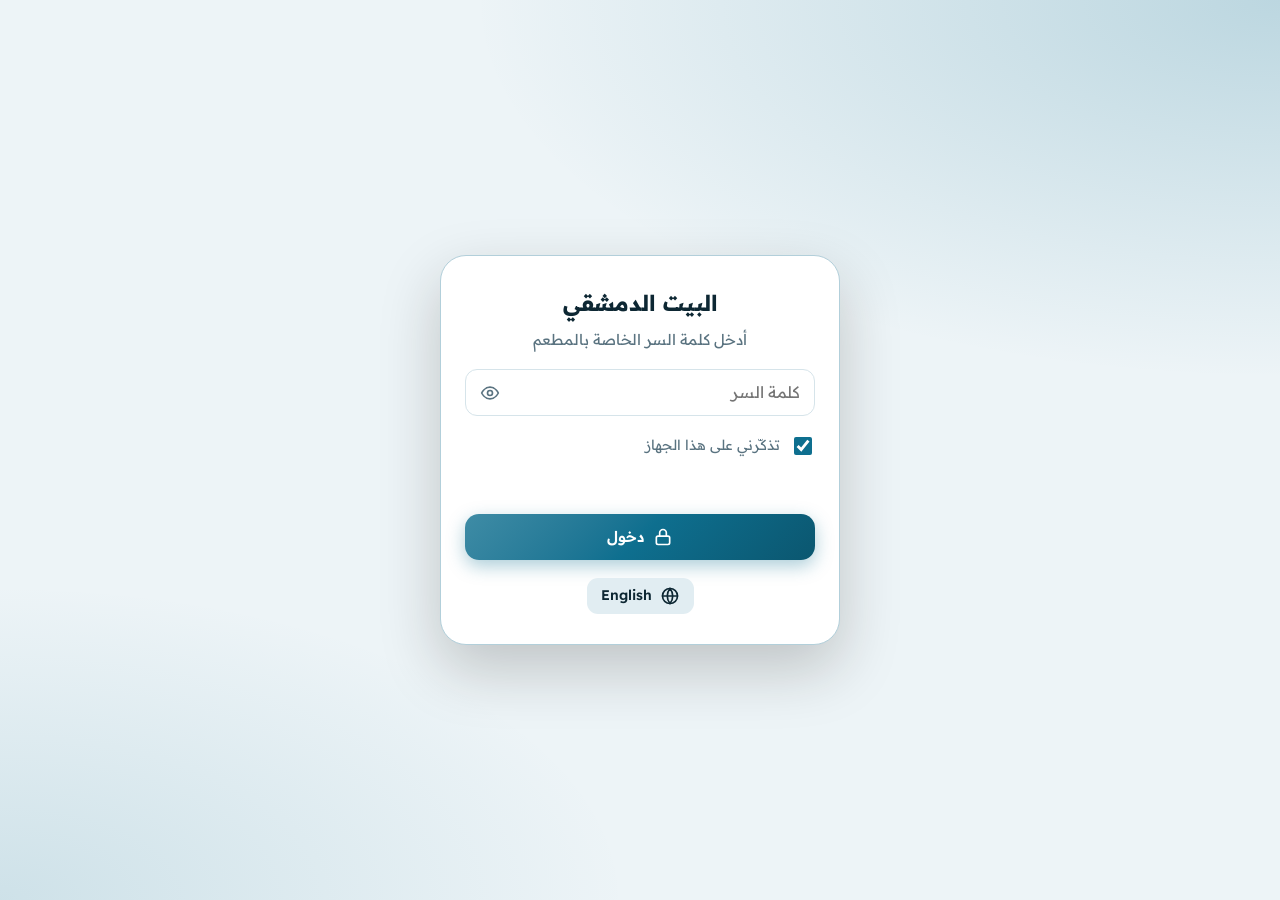
==== commit e971523b: "Glass design style + 4 new themes" ====
--- a/admin/index.html
+++ b/admin/index.html
@@ -11,6 +11,7 @@
   <link rel="stylesheet" href="../assets/css/base.css">
   <link rel="stylesheet" href="../assets/css/admin.css">
   <link rel="stylesheet" href="../assets/css/themes.css">
+  <link rel="stylesheet" href="../assets/css/glass.css">
 </head>
 <body class="adm">
   <div id="app"><div class="login"><div class="spinner" style="color:var(--primary);width:28px;height:28px"></div></div></div>
--- a/assets/css/admin.css
+++ b/assets/css/admin.css
@@ -248,3 +248,23 @@
 .steps { margin: 0; padding-inline-start: 22px; display: grid; gap: 6px; font-size: 14px; color: var(--muted); }
 .steps li::marker { color: var(--primary); font-weight: 700; }
 .rules { margin: 0; max-height: 220px; overflow: auto; direction: ltr; text-align: left; font-size: 12px; line-height: 1.5; background: #1d1a16; color: #f4efe8; padding: 12px 14px; border-radius: 12px; white-space: pre; }
+
+/* Design-style picker (setup) */
+.styles { display: grid; grid-template-columns: repeat(2, minmax(0, 1fr)); gap: 10px; }
+.style-card { display: grid; gap: 3px; padding: 8px 8px 10px; border-radius: 16px; border: 2px solid var(--line); background: var(--surface); text-align: start; transition: border-color .2s, box-shadow .2s, transform .15s; }
+.style-card:active { transform: scale(.97); }
+.style-card.on { border-color: var(--primary); box-shadow: 0 0 0 3px color-mix(in srgb, var(--primary) 18%, transparent); }
+.style-card b { font-size: 13.5px; margin-top: 4px; }
+.style-card small { font-size: 11.5px; color: var(--muted); }
+.style-mini { position: relative; height: 74px; border-radius: 12px; overflow: hidden; display: grid; gap: 6px; padding: 10px; align-content: start; }
+.style-mini i { display: block; height: 14px; border-radius: 6px; }
+.style-mini i:first-child { height: 20px; }
+.style-mini--classic { background: var(--bg); border: 1px solid var(--line); }
+.style-mini--classic i { background: var(--surface); box-shadow: 0 1px 3px rgba(0,0,0,.12); }
+.style-mini--classic i:first-child { background: var(--primary); }
+.style-mini--glass { background:
+  radial-gradient(60% 70% at 10% 10%, color-mix(in srgb, var(--primary) 55%, transparent), transparent 70%),
+  radial-gradient(60% 70% at 95% 90%, color-mix(in srgb, color-mix(in srgb, var(--primary) 50%, #F0ABFC) 50%, transparent), transparent 70%),
+  radial-gradient(50% 60% at 90% 10%, color-mix(in srgb, color-mix(in srgb, var(--primary) 50%, #7DD3FC) 45%, transparent), transparent 70%), var(--bg); }
+.style-mini--glass i { background: rgba(255,255,255,.45); border: 1px solid rgba(255,255,255,.7); backdrop-filter: blur(4px); border-radius: 8px; }
+.style-mini--glass i:first-child { background: linear-gradient(135deg, color-mix(in srgb, var(--primary) 70%, #fff), var(--primary)); border: 0; }
--- a/assets/css/themes.css
+++ b/assets/css/themes.css
@@ -257,3 +257,115 @@
   --hero-edge: radial-gradient(circle at 50% 100%, #F5EDE0 11px, transparent 11.5px) bottom center / 28px 14px repeat-x;
 }
 html[data-skin="heritage"] .hero { border-bottom: 0; padding-bottom: 50px; }
+
+/* 9 · Ember Grill (dark, charcoal + glowing embers) -------------------- */
+html[data-skin="ember"] {
+  --bg: #141110; --surface: #1E1A18; --surface-2: #2A2420; --text: #F5E6D8; --muted: #B3A193; --line: #342C26;
+  --radius: 18px; --radius-sm: 12px;
+  --primary-soft: color-mix(in srgb, var(--primary) 18%, var(--surface));
+  --hero-bg:
+    radial-gradient(70% 55% at 50% 115%, color-mix(in srgb, var(--primary) 85%, #FFC078) 0%, transparent 70%),
+    radial-gradient(40% 40% at 15% 100%, color-mix(in srgb, var(--primary) 70%, #C92A2A) 0%, transparent 70%),
+    radial-gradient(40% 40% at 88% 95%, color-mix(in srgb, var(--primary) 60%, #FFD43B) 0%, transparent 70%),
+    linear-gradient(180deg, #0E0B0A 0%, #1B1412 55%, color-mix(in srgb, var(--primary) 30%, #1B1412) 100%);
+  --hero-pattern: repeating-linear-gradient(0deg, rgba(255,255,255,.035) 0 1px, transparent 1px 22px);
+  --hero-text: #FFF4EA;
+  --glass-bg: rgba(255,244,234,.08); --glass-border: color-mix(in srgb, var(--primary) 40%, transparent); --glass-text: #FFF4EA;
+  --card-border: 1px solid #342C26; --card-shadow: 0 10px 28px rgba(0,0,0,.4); --card-shadow-hover: 0 16px 40px color-mix(in srgb, var(--primary) 25%, rgba(0,0,0,.5));
+  --chip-active-bg: var(--primary); --chip-active-text: var(--on-primary); --price: color-mix(in srgb, var(--primary) 75%, #FFD8A8);
+}
+html[data-skin="ember"] .hero { padding-bottom: 46px; }
+html[data-skin="ember"] .hero__name { letter-spacing: .2px; text-shadow: 0 0 28px color-mix(in srgb, var(--primary) 70%, transparent); }
+html[data-skin="ember"] .logo { background: #1E1A18; border: 2px solid color-mix(in srgb, var(--primary) 60%, transparent); box-shadow: 0 0 0 6px color-mix(in srgb, var(--primary) 14%, transparent), 0 10px 26px rgba(0,0,0,.5); }
+html[data-skin="ember"] .bar { margin-top: 0; }
+html[data-skin="ember"] .sec__icon { background: color-mix(in srgb, var(--primary) 20%, #2A2420); }
+html[data-skin="ember"] .card__media > .media { box-shadow: 0 0 0 1px color-mix(in srgb, var(--primary) 30%, transparent); }
+
+/* 10 · Rosé Patisserie (soft pink, sprinkles) -------------------------- */
+html[data-skin="rose"] {
+  --bg: #FFF3F6; --surface: #FFFFFF; --surface-2: #FCE4EC; --text: #3B1022; --muted: #8C5A6E; --line: #F6D5E0;
+  --font-display: 'Amiri', 'Readex', serif;
+  --radius: 28px; --radius-sm: 20px;
+  --hero-bg:
+    radial-gradient(55% 75% at 92% 0%, color-mix(in srgb, var(--primary) 30%, #FFD6E7) 0%, transparent 65%),
+    radial-gradient(50% 70% at 0% 100%, color-mix(in srgb, var(--primary) 70%, #7A1A43) 0%, transparent 70%),
+    linear-gradient(160deg, color-mix(in srgb, var(--primary) 70%, #FFC2D6) 0%, var(--primary) 55%, color-mix(in srgb, var(--primary) 75%, #4A0B26) 100%);
+  --hero-pattern:
+    radial-gradient(circle, rgba(255,255,255,.55) 1.6px, transparent 2.2px) 0 0 / 46px 46px,
+    radial-gradient(circle, rgba(255,214,102,.55) 1.6px, transparent 2.2px) 23px 23px / 46px 46px;
+  --hero-text: #fff;
+  --hero-edge: radial-gradient(circle at 50% 0%, transparent 13px, #FFF3F6 13.5px) bottom center / 34px 17px repeat-x;
+  --card-border: 0; --card-shadow: 0 8px 24px rgba(214,51,108,.09); --card-shadow-hover: 0 16px 36px rgba(214,51,108,.17);
+  --chip-active-bg: var(--primary); --chip-active-text: var(--on-primary);
+}
+html[data-skin="rose"] .hero { padding-bottom: 52px; }
+html[data-skin="rose"] .hero__brand { flex-direction: column; text-align: center; }
+html[data-skin="rose"] .hero__meta { justify-content: center; }
+html[data-skin="rose"] .logo { border-radius: 50%; border: 4px solid #fff; }
+html[data-skin="rose"] .bar { margin-top: 0; }
+html[data-skin="rose"] .cat { border: 0; box-shadow: 0 2px 10px rgba(214,51,108,.08); }
+html[data-skin="rose"] .sec__title { justify-content: center; font-size: 26px; }
+html[data-skin="rose"] .sec__count { display: none; }
+html[data-skin="rose"] .card__name { font-size: 17px; }
+
+/* 11 · Mediterranean Olive (printed menu, olive + gold) ----------------- */
+html[data-skin="olive"] {
+  --bg: #F4F2E8; --surface: #FBFAF4; --surface-2: #EAE7D6; --text: #23280F; --muted: #6B6F55; --line: #DEDAC4;
+  --gold: #C9A227;
+  --font-display: 'Amiri', 'Readex', serif;
+  --radius: 16px; --radius-sm: 12px;
+  --hero-bg:
+    radial-gradient(55% 75% at 100% 0%, color-mix(in srgb, var(--gold) 55%, transparent) 0%, transparent 62%),
+    radial-gradient(50% 70% at 0% 100%, color-mix(in srgb, var(--primary) 55%, #10160A) 0%, transparent 70%),
+    linear-gradient(165deg, color-mix(in srgb, var(--primary) 80%, #A3B86C) 0%, var(--primary) 50%, color-mix(in srgb, var(--primary) 70%, #0E1406) 100%);
+  --hero-pattern:
+    radial-gradient(60% 100% at 50% 0%, rgba(255,255,255,.1) 49%, transparent 51%) 0 0 / 28px 44px,
+    radial-gradient(60% 100% at 50% 100%, rgba(255,255,255,.07) 49%, transparent 51%) 14px 22px / 28px 44px;
+  --hero-text: #FBF7E6;
+  --glass-bg: rgba(251,247,230,.13); --glass-border: rgba(201,162,39,.45); --glass-text: #FBF7E6;
+  --card-border: 1px solid var(--line); --card-shadow: none; --card-shadow-hover: none;
+  --chip-active-bg: var(--primary); --chip-active-text: #FBF7E6; --price: var(--primary);
+}
+html[data-skin="olive"] .hero { border-bottom: 3px solid var(--gold); }
+html[data-skin="olive"] .logo { border-radius: 50%; border: 3px solid var(--gold); }
+html[data-skin="olive"] .hero__name { font-size: clamp(30px, 8.6vw, 52px); }
+html[data-skin="olive"] .bar { margin-top: 0; }
+html[data-skin="olive"] .sec__icon { display: none; }
+html[data-skin="olive"] .sec__title { font-size: 26px; color: var(--primary); border-bottom: 1px solid var(--gold); padding-bottom: 8px; }
+html[data-skin="olive"] .sec__title::before { content: '❦'; color: var(--gold); font-size: 18px; }
+html[data-skin="olive"] .card__name { font-size: 19px; }
+html[data-skin="olive"] .item__name { font-size: 27px; }
+html[data-skin="olive"] .card__add { background: transparent; color: var(--primary); border: 1.5px solid var(--primary) !important; }
+
+/* 12 · Royal Velvet (purple + gold, elegant) ---------------------------- */
+html[data-skin="royal"] {
+  --bg: #F5F2FB; --surface: #FFFFFF; --surface-2: #ECE6F8; --text: #1E1433; --muted: #6E6488; --line: #E2DAF2;
+  --gold: #C8A24A;
+  --font-display: 'Amiri', 'Readex', serif;
+  --radius: 20px; --radius-sm: 14px;
+  --hero-bg:
+    radial-gradient(50% 60% at 50% -10%, color-mix(in srgb, var(--gold) 50%, transparent) 0%, transparent 65%),
+    radial-gradient(45% 65% at 100% 100%, color-mix(in srgb, var(--primary) 60%, #E64980) 0%, transparent 70%),
+    radial-gradient(45% 65% at 0% 100%, color-mix(in srgb, var(--primary) 55%, #0B0620) 0%, transparent 70%),
+    linear-gradient(170deg, color-mix(in srgb, var(--primary) 80%, #8C6FE0) 0%, var(--primary) 50%, color-mix(in srgb, var(--primary) 65%, #0B0620) 100%);
+  --hero-pattern: repeating-linear-gradient(45deg, rgba(200,162,74,.12) 0 1px, transparent 1px 16px), repeating-linear-gradient(-45deg, rgba(200,162,74,.12) 0 1px, transparent 1px 16px);
+  --hero-text: #FFF9EC;
+  --glass-bg: rgba(255,249,236,.12); --glass-border: rgba(200,162,74,.5); --glass-text: #FFF9EC;
+  --card-border: 1px solid color-mix(in srgb, var(--gold) 25%, var(--line)); --card-shadow: 0 8px 24px rgba(30,20,51,.07); --card-shadow-hover: 0 16px 36px rgba(91,63,168,.16);
+  --chip-active-bg: var(--primary); --chip-active-text: #FFF9EC; --price: var(--primary);
+}
+html[data-skin="royal"] .hero { padding-bottom: 48px; }
+html[data-skin="royal"] .hero__brand { flex-direction: column; text-align: center; }
+html[data-skin="royal"] .hero__meta { justify-content: center; }
+html[data-skin="royal"] .logo { border-radius: 50%; border: 3px solid var(--gold); box-shadow: 0 0 0 6px rgba(200,162,74,.18), 0 12px 28px rgba(0,0,0,.25); }
+html[data-skin="royal"] .hero__name { font-size: clamp(30px, 8.6vw, 54px); }
+html[data-skin="royal"] .bar { margin-top: 0; }
+html[data-skin="royal"] .sec__title { justify-content: center; }
+html[data-skin="royal"] .sec__icon, html[data-skin="royal"] .sec__count { display: none; }
+html[data-skin="royal"] .sec__title::before, html[data-skin="royal"] .sec__title::after { content: '✦'; color: var(--gold); font-size: 14px; }
+html[data-skin="royal"] .card__price { color: var(--primary); }
+
+@media (min-width: 1024px) {
+  html[data-skin="ember"] .bar, html[data-skin="rose"] .bar, html[data-skin="olive"] .bar, html[data-skin="royal"] .bar { margin-top: 28px; border-radius: var(--radius); }
+  html[data-skin="olive"] .hero__name, html[data-skin="royal"] .hero__name, html[data-skin="rose"] .hero__name { font-size: 58px; }
+}
--- a/assets/css/glass.css
+++ b/assets/css/glass.css
@@ -0,0 +1,157 @@
+/* =====================================================================
+   Design style: "glass" (selected in /setup, stored as config.theme.style)
+   Works on top of any theme: frosted translucent layers over a soft
+   gradient mesh built from the brand color. Applied with html[data-style="glass"].
+   Heavy blur is kept to a few floating elements so phones stay smooth.
+   ===================================================================== */
+html[data-style="glass"] {
+  --g-bg: color-mix(in srgb, var(--surface) 62%, transparent);
+  --g-bg-strong: color-mix(in srgb, var(--surface) 84%, transparent);
+  --g-bg-soft: color-mix(in srgb, var(--surface) 42%, transparent);
+  --g-line: rgba(255, 255, 255, .62);
+  --g-line-soft: color-mix(in srgb, var(--text) 9%, transparent);
+  --g-blur: saturate(1.7) blur(20px);
+  --g-shadow: inset 0 1px 0 rgba(255, 255, 255, .7), 0 14px 34px -12px color-mix(in srgb, var(--primary) 30%, rgba(0, 0, 0, .14));
+  --g-shadow-hover: inset 0 1px 0 rgba(255, 255, 255, .7), 0 22px 46px -12px color-mix(in srgb, var(--primary) 42%, rgba(0, 0, 0, .18));
+  --g-grad: linear-gradient(135deg, color-mix(in srgb, var(--primary) 68%, #fff) 0%, var(--primary) 52%, color-mix(in srgb, var(--primary) 74%, #000) 100%);
+  --g-glow: 0 12px 28px -8px color-mix(in srgb, var(--primary) 60%, transparent);
+  --radius: 24px; --radius-sm: 18px;
+  --card-border: 1px solid var(--g-line); --card-shadow: var(--g-shadow); --card-shadow-hover: var(--g-shadow-hover);
+  --chip-active-bg: var(--primary); --chip-active-text: var(--on-primary);
+}
+html[data-style="glass"][data-theme="dark"] {
+  --g-bg: color-mix(in srgb, var(--surface) 58%, transparent);
+  --g-bg-strong: color-mix(in srgb, var(--surface) 86%, transparent);
+  --g-bg-soft: color-mix(in srgb, var(--surface) 40%, transparent);
+  --g-line: rgba(255, 255, 255, .1);
+  --g-shadow: inset 0 1px 0 rgba(255, 255, 255, .07), 0 16px 36px -12px rgba(0, 0, 0, .6);
+  --g-shadow-hover: inset 0 1px 0 rgba(255, 255, 255, .09), 0 22px 46px -12px color-mix(in srgb, var(--primary) 35%, rgba(0, 0, 0, .6));
+}
+
+/* ---------- Gradient mesh behind every page ---------- */
+html[data-style="glass"] body::before {
+  content: ''; position: fixed; inset: 0; z-index: -1; pointer-events: none;
+  background:
+    radial-gradient(42% 32% at 8% 6%, color-mix(in srgb, var(--primary) 34%, transparent) 0%, transparent 72%),
+    radial-gradient(36% 30% at 96% 26%, color-mix(in srgb, color-mix(in srgb, var(--primary) 45%, #FFB86B) 30%, transparent) 0%, transparent 72%),
+    radial-gradient(44% 34% at 12% 72%, color-mix(in srgb, color-mix(in srgb, var(--primary) 50%, #7DD3FC) 26%, transparent) 0%, transparent 72%),
+    radial-gradient(40% 32% at 90% 92%, color-mix(in srgb, color-mix(in srgb, var(--primary) 55%, #F0ABFC) 26%, transparent) 0%, transparent 72%);
+}
+html[data-style="glass"][data-theme="dark"] body::before { opacity: .75; }
+
+/* ---------- Shared components ---------- */
+html[data-style="glass"] .btn--primary { background: var(--g-grad); box-shadow: var(--g-glow), inset 0 1px 0 rgba(255, 255, 255, .3); }
+html[data-style="glass"] .btn--primary:hover { filter: brightness(1.06); }
+html[data-style="glass"] .btn--ghost, html[data-style="glass"] .btn--outline { background: var(--g-bg); border: 1px solid var(--g-line); box-shadow: var(--g-shadow); }
+html[data-style="glass"] .icon-btn { background: var(--g-bg); border: 1px solid var(--g-line); box-shadow: var(--g-shadow); }
+html[data-style="glass"] .input, html[data-style="glass"] .select, html[data-style="glass"] .textarea, html[data-style="glass"] .search__box {
+  background: color-mix(in srgb, var(--surface) 70%, transparent); border-color: var(--g-line-soft); border-radius: 16px;
+}
+html[data-style="glass"] .chip { background: var(--g-bg); border: 1px solid var(--g-line); }
+html[data-style="glass"] .sheet.open { background: rgba(15, 12, 10, .38); backdrop-filter: blur(6px); -webkit-backdrop-filter: blur(6px); }
+html[data-style="glass"] .sheet__panel { background: var(--g-bg-strong); backdrop-filter: saturate(1.6) blur(28px); -webkit-backdrop-filter: saturate(1.6) blur(28px); border: 1px solid var(--g-line); border-bottom: 0; border-radius: 30px 30px 0 0; }
+html[data-style="glass"] .sheet--center .sheet__panel { border-radius: 28px; border-bottom: 1px solid var(--g-line); }
+html[data-style="glass"] .sheet__foot { background: transparent; border-top-color: var(--g-line-soft); }
+html[data-style="glass"] .toast { background: rgba(31, 26, 21, .78); backdrop-filter: blur(14px); -webkit-backdrop-filter: blur(14px); border: 1px solid rgba(255, 255, 255, .12); border-radius: 18px; }
+html[data-style="glass"] .toast--err { background: color-mix(in srgb, var(--danger) 86%, transparent); }
+html[data-style="glass"] .stepper { background: var(--g-bg); border: 1px solid var(--g-line); }
+@media (min-width: 700px) { html[data-style="glass"] .sheet__panel { border-radius: 30px; border-bottom: 1px solid var(--g-line); } }
+
+/* =====================================================================
+   Customer menu
+   ===================================================================== */
+/* Floating hero card with a frosted brand panel */
+html[data-style="glass"] .hero { margin: 10px 10px 0; border-radius: 32px; padding-bottom: 16px; min-height: 290px;
+  box-shadow: 0 24px 50px -22px color-mix(in srgb, var(--primary) 70%, rgba(0, 0, 0, .35)); }
+html[data-style="glass"] .hero__bg::before { display: none; }
+html[data-style="glass"] .hero__brand { margin-top: auto; padding: 14px; border-radius: 24px;
+  background: rgba(255, 255, 255, .13); border: 1px solid rgba(255, 255, 255, .26);
+  backdrop-filter: blur(16px) saturate(1.4); -webkit-backdrop-filter: blur(16px) saturate(1.4);
+  box-shadow: 0 12px 30px -10px rgba(0, 0, 0, .3), inset 0 1px 0 rgba(255, 255, 255, .25); }
+html[data-style="glass"] .glass-btn { backdrop-filter: blur(12px); -webkit-backdrop-filter: blur(12px); border: 1px solid rgba(255, 255, 255, .28); }
+html[data-style="glass"] .logo { border-radius: 22px; }
+
+/* Floating frosted bar (search + categories) */
+html[data-style="glass"] .bar { margin: 12px 10px 0; top: 8px; border-radius: 26px; background: var(--g-bg);
+  backdrop-filter: var(--g-blur); -webkit-backdrop-filter: var(--g-blur); border: 1px solid var(--g-line); box-shadow: var(--g-shadow); }
+html[data-style="glass"] .bar.stuck { border-radius: 26px; border: 1px solid var(--g-line); box-shadow: var(--g-shadow-hover); }
+html[data-style="glass"] .search { padding-top: 10px; }
+html[data-style="glass"] .search__box { background: color-mix(in srgb, var(--surface) 55%, transparent); }
+html[data-style="glass"] .cat { background: var(--g-bg-soft); border: 1px solid var(--g-line); color: var(--text); }
+html[data-style="glass"] .cat.active { background: var(--g-grad); border-color: transparent; color: var(--on-primary); box-shadow: var(--g-glow); }
+
+/* Section headers become frosted capsules */
+html[data-style="glass"] .sec__title { padding-block: 8px; padding-inline: 8px 16px; border-radius: 20px; background: var(--g-bg); border: 1px solid var(--g-line); box-shadow: var(--g-shadow); }
+html[data-style="glass"] .sec__icon { background: var(--g-grad); color: #fff; box-shadow: var(--g-glow); border-radius: 14px; border: 0; }
+html[data-style="glass"] .sec__count { background: color-mix(in srgb, var(--primary) 12%, transparent); color: var(--primary); padding: 2px 10px; border-radius: 99px; font-weight: 600; }
+
+/* Cards */
+html[data-style="glass"] .card { background: var(--g-bg); border: 1px solid var(--g-line); box-shadow: var(--g-shadow); border-radius: 26px; }
+html[data-style="glass"] .card__media > .media { border-radius: 20px; box-shadow: 0 10px 22px -10px rgba(0, 0, 0, .45); }
+html[data-style="glass"] .card__price { align-self: flex-start; padding: 3px 12px; border-radius: 99px; background: color-mix(in srgb, var(--primary) 13%, transparent); }
+html[data-style="glass"] .card__add { background: var(--g-grad); color: var(--on-primary); border-color: transparent !important; border-radius: 16px; box-shadow: var(--g-glow); }
+html[data-style="glass"] .card__qty { box-shadow: 0 4px 12px rgba(0, 0, 0, .25); }
+/* tile: photo inset inside the glass card */
+html[data-style="glass"][data-layout="tile"] .card { padding: 8px; }
+html[data-style="glass"][data-layout="tile"] .card__media > .media { border-radius: 20px; }
+html[data-style="glass"][data-layout="tile"] .card__body { padding: 10px 6px 6px; }
+/* list: each section is one frosted sheet with printed-menu rows */
+html[data-style="glass"][data-layout="list"] .items { padding: 6px 20px; border-radius: 28px; background: var(--g-bg); border: 1px solid var(--g-line); box-shadow: var(--g-shadow); }
+html[data-style="glass"][data-layout="list"] .card { background: transparent; border: 0; border-bottom: 1px dashed var(--g-line-soft); border-radius: 0; box-shadow: none; }
+html[data-style="glass"][data-layout="list"] .card:last-child { border-bottom: 0; }
+html[data-style="glass"][data-layout="list"] .card__price { background: none; padding: 0; }
+html[data-style="glass"][data-layout="list"] .card__add { position: static; border-radius: 50%; }
+
+/* Item & info sheets */
+html[data-style="glass"] .item-media { margin: 10px 10px 0; border-radius: 24px; overflow: hidden; background: var(--g-bg); }
+html[data-style="glass"] .item__price { display: inline-flex; padding: 4px 14px; border-radius: 99px; background: color-mix(in srgb, var(--primary) 13%, transparent); }
+html[data-style="glass"] .size { background: var(--g-bg-soft); border: 1px solid var(--g-line); }
+html[data-style="glass"] .size:has(input:checked) { background: color-mix(in srgb, var(--primary) 14%, transparent); border-color: var(--primary); }
+html[data-style="glass"] .info-row__icon { background: var(--g-grad); color: #fff; }
+html[data-style="glass"] .socials a { background: var(--g-bg); border: 1px solid var(--g-line); box-shadow: var(--g-shadow); }
+
+@media (min-width: 1024px) {
+  html[data-style="glass"] .hero { margin: 16px 16px 0; padding: 26px 0 30px; }
+  html[data-style="glass"] .bar { margin: 24px 0 0; top: 20px; }
+}
+@media (min-width: 1480px) { html[data-style="glass"] .hero { max-width: 1440px; margin-inline: auto; } }
+@media (max-width: 360px) { html[data-style="glass"] .hero { margin: 8px 8px 0; border-radius: 26px; } html[data-style="glass"] .bar { margin-inline: 8px; } }
+
+/* =====================================================================
+   Owner dashboard & setup
+   ===================================================================== */
+html[data-style="glass"] body.adm { background: var(--bg); }
+html[data-style="glass"] .adm-top { margin: 10px 10px 0; top: 10px; border-radius: 28px; }
+html[data-style="glass"] .tabs { width: max-content; max-width: 100%; padding: 5px; margin-bottom: 12px; border-radius: 18px;
+  background: rgba(255, 255, 255, .12); border: 1px solid rgba(255, 255, 255, .22); backdrop-filter: blur(8px); -webkit-backdrop-filter: blur(8px); }
+html[data-style="glass"] .tab { border-radius: 14px; }
+html[data-style="glass"] .tab.active { box-shadow: 0 8px 20px -6px rgba(0, 0, 0, .3); }
+html[data-style="glass"] .adm-main { padding-top: 18px; }
+
+html[data-style="glass"] .stat, html[data-style="glass"] .panel, html[data-style="glass"] .row,
+html[data-style="glass"] .theme-card, html[data-style="glass"] .style-card, html[data-style="glass"] .qr-card {
+  background: var(--g-bg); border: 1px solid var(--g-line); box-shadow: var(--g-shadow); }
+html[data-style="glass"] .panel { border-radius: 28px; }
+html[data-style="glass"] .panel::before { inset: 0 24px auto; height: 3px; border-radius: 0 0 4px 4px; }
+html[data-style="glass"] .stat { border-radius: 22px; }
+html[data-style="glass"] .row { border-radius: 22px; border-inline-start: 1px solid var(--g-line); }
+html[data-style="glass"] .row::before { content: ''; width: 6px; align-self: stretch; border-radius: 99px; background: var(--g-grad); flex: none; margin-inline-end: -4px; }
+html[data-style="glass"] .row.off::before { background: var(--line); }
+html[data-style="glass"] .row__thumb { border-radius: 16px; }
+html[data-style="glass"] .row .icon-btn { background: color-mix(in srgb, var(--primary) 14%, transparent); border: 0; box-shadow: none; }
+html[data-style="glass"] .group__head { padding: 6px 14px; border-radius: 16px; background: var(--g-bg-soft); border: 1px solid var(--g-line); width: fit-content; min-width: min(100%, 220px); }
+html[data-style="glass"] .filter button { background: var(--g-bg-soft); border: 1px solid var(--g-line); }
+html[data-style="glass"] .filter button.active { background: var(--g-grad); box-shadow: var(--g-glow); }
+html[data-style="glass"] .fab { background: var(--g-grad); border-radius: 22px; box-shadow: 0 18px 36px -10px color-mix(in srgb, var(--primary) 70%, transparent), inset 0 1px 0 rgba(255, 255, 255, .3); }
+html[data-style="glass"] .saving { border-radius: 99px; box-shadow: var(--g-glow); }
+html[data-style="glass"] .photo { background: var(--g-bg-soft); border-color: var(--g-line); border-radius: 20px; }
+html[data-style="glass"] .tag-toggle span, html[data-style="glass"] .emojis button, html[data-style="glass"] .seg span { background: var(--g-bg-soft); border-color: var(--g-line); }
+html[data-style="glass"] .tag-toggle input:checked + span, html[data-style="glass"] .seg input:checked + span { background: var(--g-grad); color: var(--on-primary); border-color: transparent; box-shadow: var(--g-glow); }
+html[data-style="glass"] .publish-bar { background: linear-gradient(to top, color-mix(in srgb, var(--bg) 80%, transparent) 45%, transparent); }
+html[data-style="glass"] .theme-card.on, html[data-style="glass"] .style-card.on { border-color: var(--primary); box-shadow: 0 0 0 3px color-mix(in srgb, var(--primary) 22%, transparent), var(--g-shadow); }
+
+/* Login */
+html[data-style="glass"] .login__card { background: var(--g-bg-strong); backdrop-filter: var(--g-blur); -webkit-backdrop-filter: var(--g-blur); border: 1px solid var(--g-line); border-radius: 32px; box-shadow: var(--g-shadow-hover); }
+
+@media (max-width: 380px) { html[data-style="glass"] .adm-top { margin: 8px 8px 0; border-radius: 24px; } }
+@media print { html[data-style="glass"] body::before { display: none; } }
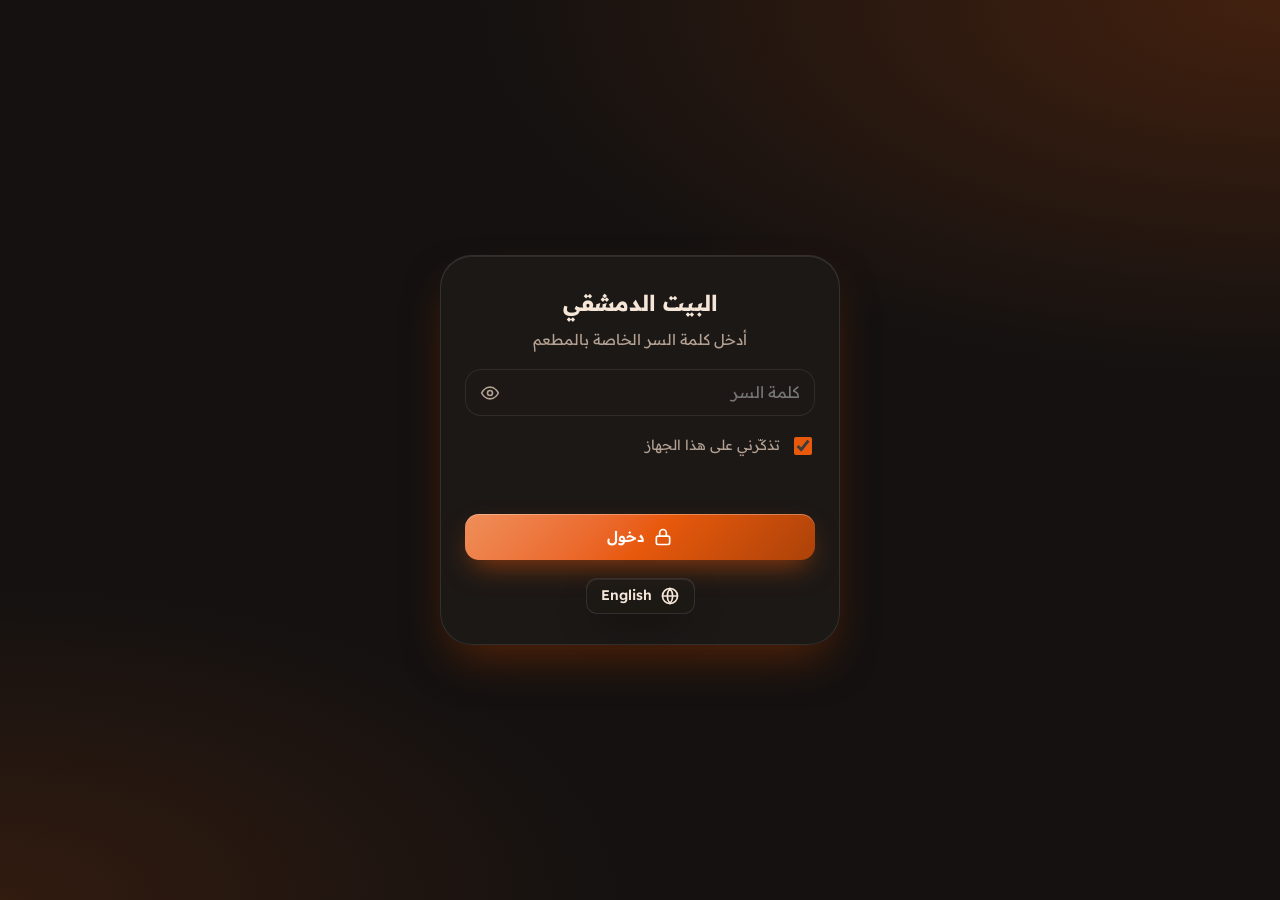
==== commit 777974ef: "App and magazine design styles" ====
--- a/admin/index.html
+++ b/admin/index.html
@@ -12,6 +12,8 @@
   <link rel="stylesheet" href="../assets/css/admin.css">
   <link rel="stylesheet" href="../assets/css/themes.css">
   <link rel="stylesheet" href="../assets/css/glass.css">
+  <link rel="stylesheet" href="../assets/css/style-app.css">
+  <link rel="stylesheet" href="../assets/css/style-magazine.css">
 </head>
 <body class="adm">
   <div id="app"><div class="login"><div class="spinner" style="color:var(--primary);width:28px;height:28px"></div></div></div>
--- a/assets/css/admin.css
+++ b/assets/css/admin.css
@@ -268,3 +268,17 @@
   radial-gradient(50% 60% at 90% 10%, color-mix(in srgb, color-mix(in srgb, var(--primary) 50%, #7DD3FC) 45%, transparent), transparent 70%), var(--bg); }
 .style-mini--glass i { background: rgba(255,255,255,.45); border: 1px solid rgba(255,255,255,.7); backdrop-filter: blur(4px); border-radius: 8px; }
 .style-mini--glass i:first-child { background: linear-gradient(135deg, color-mix(in srgb, var(--primary) 70%, #fff), var(--primary)); border: 0; }
+.styles { grid-template-columns: repeat(2, minmax(0, 1fr)); }
+@media (min-width: 560px) { .styles { grid-template-columns: repeat(4, minmax(0, 1fr)); } }
+.style-mini i:nth-child(4) { display: none; }
+.style-mini--app { background: color-mix(in srgb, var(--bg) 70%, var(--surface-2)); border: 1px solid var(--line); padding: 8px; gap: 5px; }
+.style-mini--app i { background: var(--surface); border-radius: 8px; box-shadow: 0 2px 6px rgba(0,0,0,.1); }
+.style-mini--app i:first-child { height: 22px; background: var(--primary); border-radius: 10px; }
+.style-mini--app i:nth-child(4) { display: block; position: absolute; inset: auto 0 0 0; height: 14px; border-radius: 8px 8px 0 0; background: var(--surface); box-shadow: 0 -2px 6px rgba(0,0,0,.12);
+  background-image: radial-gradient(circle, var(--primary) 3px, transparent 3.5px), radial-gradient(circle, var(--line) 3px, transparent 3.5px), radial-gradient(circle, var(--line) 3px, transparent 3.5px);
+  background-size: 33.3% 100%; background-position: 0 0, 50% 0, 100% 0; background-repeat: no-repeat; }
+.style-mini--magazine { background: var(--bg); border: 1px solid var(--line); padding: 8px 12px; gap: 6px; justify-items: center; }
+.style-mini--magazine i { height: 2px !important; width: 100%; background: color-mix(in srgb, var(--text) 25%, transparent); border-radius: 0; }
+.style-mini--magazine i:first-child { height: 16px !important; width: 70%; background: var(--text); border-radius: 0; clip-path: polygon(0 30%, 100% 30%, 100% 70%, 0 70%); margin-top: 4px; }
+.style-mini--magazine i:nth-child(2) { width: 24px; background: var(--primary); }
+.style-mini--magazine i:nth-child(4) { display: block; }
--- a/assets/css/style-app.css
+++ b/assets/css/style-app.css
@@ -0,0 +1,138 @@
+/* =====================================================================
+   Design style: "app" — feels like a delivery app (config.theme.style = "app")
+   Compact banner, category tiles in a bottom tab bar, soft floating cards.
+   Works with any theme; applied with html[data-style="app"].
+   ===================================================================== */
+html[data-style="app"] {
+  --radius: 22px; --radius-sm: 16px;
+  --a-shadow: 0 6px 20px -6px rgba(20, 16, 12, .16), 0 1px 3px rgba(20, 16, 12, .06);
+  --a-shadow-lg: 0 14px 34px -10px rgba(20, 16, 12, .25);
+  --a-grad: linear-gradient(135deg, color-mix(in srgb, var(--primary) 80%, #fff), var(--primary) 60%, color-mix(in srgb, var(--primary) 85%, #000));
+  --card-border: 0; --card-shadow: var(--a-shadow); --card-shadow-hover: var(--a-shadow-lg);
+  --nav-h: 76px;
+}
+html[data-style="app"][data-theme="dark"] { --a-shadow: 0 8px 22px -8px rgba(0, 0, 0, .7); --a-shadow-lg: 0 16px 36px -10px rgba(0, 0, 0, .8); }
+html[data-style="app"] body { background: color-mix(in srgb, var(--bg) 70%, var(--surface-2)); }
+html[data-style="app"] .btn--primary, html[data-style="app"] .fab { background: var(--a-grad); border-radius: 18px; }
+html[data-style="app"] .input, html[data-style="app"] .select, html[data-style="app"] .textarea { border-radius: 16px; background: var(--surface); }
+html[data-style="app"] .sheet__panel { border-radius: 28px 28px 0 0; }
+html[data-style="app"] .sheet__grip { width: 54px; height: 6px; background: color-mix(in srgb, var(--text) 18%, transparent); }
+
+/* ---------- Customer menu ---------- */
+/* Banner card instead of a full hero */
+html[data-style="app"] .hero { margin: 12px 12px 0; border-radius: 26px; min-height: 196px; padding-bottom: 16px; box-shadow: var(--a-shadow-lg); }
+html[data-style="app"] .hero__bg::before { display: none; }
+html[data-style="app"] .hero__brand { padding-top: 18px; gap: 12px; flex-direction: row !important; text-align: start !important; }
+html[data-style="app"] .hero__meta { justify-content: flex-start !important; }
+html[data-style="app"] .hero__name { font-size: clamp(22px, 6vw, 30px) !important; }
+html[data-style="app"] .logo { width: 58px; height: 58px; border-radius: 18px; }
+html[data-style="app"] .hero__name, html[data-style="app"] .hero__tag { text-shadow: 0 2px 10px rgba(0, 0, 0, .25); }
+
+/* Search as a floating pill; the bar itself is plain */
+html[data-style="app"] .bar { margin: 4px 0 0 !important; background: transparent; border: 0; box-shadow: none; backdrop-filter: none; -webkit-backdrop-filter: none; }
+/* no backdrop-filter on the bar: it would trap the fixed bottom tab bar inside it */
+html[data-style="app"] .bar.stuck { background: var(--bg); box-shadow: 0 6px 16px -10px rgba(0, 0, 0, .3); border: 0; }
+html[data-style="app"] .search { padding-top: 12px; padding-bottom: 6px; }
+html[data-style="app"] .search__box { height: 50px; border-radius: 99px; border: 0; background: var(--surface); box-shadow: var(--a-shadow); padding-inline: 18px; }
+
+/* Categories = bottom tab bar with icon tiles (mobile & tablet) */
+html[data-style="app"] .cats {
+  position: fixed; z-index: 45; inset-inline: 0; bottom: 0; margin: 0;
+  padding: 8px 10px calc(8px + env(safe-area-inset-bottom)); gap: 4px;
+  background: color-mix(in srgb, var(--surface) 94%, transparent); backdrop-filter: blur(16px); -webkit-backdrop-filter: blur(16px);
+  border-top: 1px solid var(--line); box-shadow: 0 -8px 24px -12px rgba(0, 0, 0, .25); border-radius: 24px 24px 0 0;
+}
+html[data-style="app"] .cat { flex-direction: column; gap: 3px; height: auto; min-width: 74px; padding: 4px 6px; border: 0; background: transparent; border-radius: 16px;
+  font-size: 11.5px; font-weight: 600; color: var(--muted); box-shadow: none; }
+html[data-style="app"] .cat__icon { width: 44px; height: 36px; display: grid; place-items: center; font-size: 22px; border-radius: 14px; transition: background .2s, transform .2s; }
+html[data-style="app"] .cat.active { background: transparent; color: var(--primary); border-color: transparent; box-shadow: none; }
+html[data-style="app"] .cat.active .cat__icon { background: var(--a-grad); transform: translateY(-2px); box-shadow: 0 8px 16px -6px color-mix(in srgb, var(--primary) 70%, transparent); }
+html[data-style="app"] main { padding-bottom: calc(var(--nav-h) + 40px); }
+html[data-style="app"] .foot { padding-bottom: calc(var(--nav-h) + 40px + env(safe-area-inset-bottom)); }
+html[data-style="app"] .cartbar { bottom: calc(var(--nav-h) + 12px + env(safe-area-inset-bottom)); border-radius: 20px; }
+html[data-style="app"] .cartbar:not(.show) { transform: translateY(calc(100% + var(--nav-h) + 40px)); }
+/* the bar is the stacking context of the fixed tab bar: lift it above the cart bar (sheets stay above, z 60) */
+html[data-style="app"] .bar { z-index: 46; }
+html[data-style="app"] .dock { bottom: calc(var(--nav-h) + 12px + env(safe-area-inset-bottom)); }
+html[data-style="app"] .dock--up { bottom: calc(var(--nav-h) + 84px + env(safe-area-inset-bottom)); }
+html[data-style="app"] body:has(.dock) .foot { padding-bottom: calc(var(--nav-h) + 180px + env(safe-area-inset-bottom)); }
+
+/* Section headers */
+html[data-style="app"] .sec__title { font-size: 21px; font-weight: 700; }
+html[data-style="app"] .sec__icon { width: 40px; height: 40px; border-radius: 14px; background: var(--surface); box-shadow: var(--a-shadow); }
+html[data-style="app"] .sec__count { background: var(--surface); padding: 3px 12px; border-radius: 99px; box-shadow: var(--a-shadow); color: var(--text); font-weight: 600; }
+
+/* Cards: soft floating tiles */
+html[data-style="app"] .card { background: var(--surface); border: 0; border-radius: 22px; box-shadow: var(--a-shadow); }
+html[data-style="app"] .card__media { width: 104px; height: 104px; }
+html[data-style="app"] .card__media > .media { border-radius: 18px; }
+html[data-style="app"] .card__name { font-size: 16px; }
+html[data-style="app"] .card__price { font-size: 17px; }
+html[data-style="app"] .card__add { width: 38px; height: 38px; border-radius: 50%; border: 3px solid var(--surface) !important; background: var(--a-grad); color: var(--on-primary); box-shadow: 0 6px 14px -4px color-mix(in srgb, var(--primary) 70%, transparent); }
+html[data-style="app"][data-layout="tile"] .card { padding: 8px; }
+html[data-style="app"][data-layout="tile"] .card__media { width: 100%; height: auto; }
+html[data-style="app"][data-layout="tile"] .card__media > .media { border-radius: 16px; }
+html[data-style="app"][data-layout="tile"] .card__body { padding: 8px 4px 4px; }
+html[data-style="app"][data-layout="list"] .items { background: var(--surface); border-radius: 24px; padding: 4px 18px; box-shadow: var(--a-shadow); }
+html[data-style="app"][data-layout="list"] .card { background: transparent; box-shadow: none; border-radius: 0; border-bottom: 1px solid var(--line); }
+html[data-style="app"][data-layout="list"] .card:last-child { border-bottom: 0; }
+html[data-style="app"][data-layout="list"] .card__media { width: auto; height: auto; }
+html[data-style="app"][data-layout="list"] .card__add { position: static; }
+
+/* Item sheet like an app product page */
+html[data-style="app"] .item-media { margin: 0; }
+html[data-style="app"] .item__price { font-size: 22px; }
+html[data-style="app"] .size { border: 0; background: var(--surface-2); border-radius: 16px; }
+html[data-style="app"] .size:has(input:checked) { background: var(--primary-soft); box-shadow: inset 0 0 0 2px var(--primary); }
+html[data-style="app"] .info-row__icon { border-radius: 14px; }
+
+/* Desktop: keep the sidebar (no bottom bar) */
+@media (min-width: 1024px) {
+  html[data-style="app"] .hero { margin: 16px 16px 0; min-height: 260px; padding: 22px 0 26px; }
+  html[data-style="app"] .bar { margin-top: 24px !important; top: 20px; background: var(--surface); border-radius: 24px; box-shadow: var(--a-shadow); }
+  html[data-style="app"] .cats { position: static; flex-direction: column; background: transparent; backdrop-filter: none; -webkit-backdrop-filter: none; border: 0; box-shadow: none; border-radius: 0; padding: 6px 10px 12px; }
+  html[data-style="app"] .cat { flex-direction: row; width: 100%; height: 50px; font-size: 15px; justify-content: flex-start; gap: 10px; }
+  html[data-style="app"] .cat__icon { width: 38px; height: 34px; font-size: 19px; }
+  html[data-style="app"] .cat.active { background: var(--primary-soft); }
+  html[data-style="app"] main, html[data-style="app"] .foot { padding-bottom: 80px; }
+  html[data-style="app"] main { padding-top: 24px; }
+  html[data-style="app"] .cartbar, html[data-style="app"] .dock { bottom: 24px; }
+}
+
+/* ---------- Owner dashboard, setup & staff: tabs become a bottom tab bar ---------- */
+html[data-style="app"] .adm-top { margin: 10px 10px 0; top: 10px; border-radius: 24px; overflow: visible; }
+html[data-style="app"] .adm-top::before { border-radius: 24px; }
+html[data-style="app"] .tabs {
+  position: fixed; z-index: 45; inset-inline: 0; bottom: 0; justify-content: space-around; margin: 0;
+  padding: 8px 6px calc(8px + env(safe-area-inset-bottom)); gap: 2px;
+  background: color-mix(in srgb, var(--surface) 96%, transparent); backdrop-filter: blur(16px); -webkit-backdrop-filter: blur(16px);
+  border-top: 1px solid var(--line); box-shadow: 0 -8px 24px -12px rgba(0, 0, 0, .25); border-radius: 22px 22px 0 0;
+}
+html[data-style="app"] .tab { flex: 1 1 0; min-width: 62px; flex-direction: column; gap: 3px; height: auto; padding: 6px 4px; font-size: 11px; color: var(--muted); opacity: 1; background: transparent; border-radius: 14px; white-space: nowrap; overflow: hidden; text-overflow: ellipsis; }
+html[data-style="app"] .tab .ic { width: 22px; height: 22px; }
+html[data-style="app"] .tab:hover { background: transparent; }
+html[data-style="app"] .tab.active { color: var(--primary); background: var(--primary-soft); box-shadow: none; }
+html[data-style="app"] .tab__n { position: absolute; margin-top: -6px; margin-inline-start: 18px; }
+html[data-style="app"] .tab { position: relative; }
+html[data-style="app"] .adm-main { padding-bottom: calc(var(--nav-h) + 90px); }
+html[data-style="app"] .fab { bottom: calc(var(--nav-h) + 14px + env(safe-area-inset-bottom)); border-radius: 20px; }
+html[data-style="app"] .saving { bottom: calc(var(--nav-h) + 14px + env(safe-area-inset-bottom)); }
+html[data-style="app"] .saving:not(.show) { opacity: 0; visibility: hidden; }
+html[data-style="app"] .stat, html[data-style="app"] .panel, html[data-style="app"] .row, html[data-style="app"] .tk,
+html[data-style="app"] .theme-card, html[data-style="app"] .style-card { border: 0; box-shadow: var(--a-shadow); background: var(--surface); }
+html[data-style="app"] .panel { border-radius: 24px; }
+html[data-style="app"] .row { border-radius: 20px; border-inline-start: 0; }
+html[data-style="app"] .row__thumb { border-radius: 16px; }
+html[data-style="app"] .filter button { border: 0; background: var(--surface); box-shadow: var(--a-shadow); }
+html[data-style="app"] .filter button.active { background: var(--a-grad); }
+html[data-style="app"] .login__card { border: 0; border-radius: 30px; }
+html[data-style="app"] .theme-card.on, html[data-style="app"] .style-card.on { box-shadow: 0 0 0 2.5px var(--primary), var(--a-shadow); }
+@media (min-width: 1024px) {
+  html[data-style="app"] .tabs { position: static; justify-content: flex-start; width: max-content; max-width: 100%; margin-bottom: 12px; padding: 5px; border-radius: 18px; background: rgba(255, 255, 255, .12); border: 1px solid rgba(255, 255, 255, .2); box-shadow: none; }
+  html[data-style="app"] .tab { flex: none; flex-direction: row; gap: 8px; height: 42px; padding: 0 16px; font-size: 14.5px; color: var(--hero-text); opacity: .85; }
+  html[data-style="app"] .tab.active { background: var(--surface); color: var(--primary); opacity: 1; }
+  html[data-style="app"] .tab__n { position: static; margin: 0; }
+  html[data-style="app"] .adm-main { padding-bottom: 100px; }
+  html[data-style="app"] .fab, html[data-style="app"] .saving { bottom: 24px; }
+}
+@media print { html[data-style="app"] .tabs, html[data-style="app"] .cats { display: none; } }
--- a/assets/css/style-magazine.css
+++ b/assets/css/style-magazine.css
@@ -0,0 +1,142 @@
+/* =====================================================================
+   Design style: "magazine" — editorial luxury (config.theme.style = "magazine")
+   Large serif headlines, hairline rules, generous whitespace, sharp photos.
+   Works with any theme; applied with html[data-style="magazine"].
+   ===================================================================== */
+html[data-style="magazine"] {
+  --font-display: 'Amiri', 'Readex', serif;
+  --radius: 4px; --radius-sm: 2px;
+  --m-rule: color-mix(in srgb, var(--text) 16%, transparent);
+  --m-rule-strong: color-mix(in srgb, var(--text) 70%, transparent);
+  --card-border: 0; --card-shadow: none; --card-shadow-hover: none;
+}
+html[data-style="magazine"] body { background: var(--bg); letter-spacing: .1px; }
+html[data-style="magazine"] .btn { border-radius: 2px; letter-spacing: .4px; }
+html[data-style="magazine"] .btn--primary { box-shadow: none; }
+html[data-style="magazine"] .btn--ghost, html[data-style="magazine"] .btn--outline { background: transparent; border: 1px solid var(--m-rule-strong); }
+html[data-style="magazine"] .icon-btn { border-radius: 50%; box-shadow: none; border: 1px solid var(--m-rule); }
+html[data-style="magazine"] .input, html[data-style="magazine"] .select, html[data-style="magazine"] .textarea { border-radius: 2px; border-width: 0 0 1.5px; background: transparent; padding-inline: 2px; }
+html[data-style="magazine"] .input:focus, html[data-style="magazine"] .textarea:focus, html[data-style="magazine"] .select:focus { box-shadow: none; }
+html[data-style="magazine"] .chip { border-radius: 2px; background: transparent; border: 1px solid currentColor; }
+html[data-style="magazine"] .sheet__panel { border-radius: 0; }
+html[data-style="magazine"] .sheet--center .sheet__panel { border-radius: 2px; }
+html[data-style="magazine"] .toast { border-radius: 2px; }
+
+/* ---------- Customer menu ---------- */
+/* Cover-story hero: tall, centred, framed by rules */
+html[data-style="magazine"] .hero { min-height: 68vh; max-height: 640px; padding-bottom: 40px; justify-content: flex-end; border-radius: 0 !important; border-bottom: 0 !important; }
+html[data-style="magazine"] .hero__bg::before { display: none; }
+html[data-style="magazine"] .hero__brand { flex-direction: column !important; text-align: center !important; gap: 14px; padding-bottom: 6px; }
+html[data-style="magazine"] .hero__brand > div { display: grid; justify-items: center; }
+html[data-style="magazine"] .hero__brand > div::before { content: ''; width: 64px; height: 1px; background: currentColor; opacity: .7; margin-bottom: 18px; }
+html[data-style="magazine"] .hero__name { font-family: 'Amiri', 'Readex', serif; font-size: clamp(40px, 13vw, 76px) !important; line-height: 1.05; letter-spacing: .5px; font-weight: 700; }
+html[data-style="magazine"] .hero__tag { font-size: 15px; letter-spacing: 2.5px; opacity: .85; margin-top: 12px; }
+html[data-style="magazine"] .hero__meta { justify-content: center !important; margin-top: 18px; }
+html[data-style="magazine"] .hero__meta .glass-btn { border-radius: 0; background: transparent; border: 1px solid currentColor; backdrop-filter: none; }
+html[data-style="magazine"] .logo { width: 70px; height: 70px; border-radius: 50%; box-shadow: none; border: 1px solid rgba(255, 255, 255, .6); }
+html[data-style="magazine"] .glass-btn { border-radius: 0; }
+
+/* Table of contents bar: text links with an underline */
+html[data-style="magazine"] .bar { margin-top: 0 !important; border-radius: 0 !important; background: color-mix(in srgb, var(--bg) 94%, transparent); border-bottom: 1px solid var(--m-rule); box-shadow: none; }
+html[data-style="magazine"] .bar.stuck { box-shadow: none; }
+html[data-style="magazine"] .search__box { border-radius: 0; border-width: 0 0 1px; background: transparent; padding-inline: 2px; }
+html[data-style="magazine"] .search__box:focus-within { box-shadow: none; }
+html[data-style="magazine"] .cats { gap: 22px; padding-top: 12px; padding-bottom: 0; }
+html[data-style="magazine"] .cat { height: 40px; padding: 0 2px; border: 0; border-radius: 0; background: transparent; box-shadow: none; color: var(--muted);
+  font-family: 'Amiri', 'Readex', serif; font-size: 17px; font-weight: 700; border-bottom: 2px solid transparent; }
+html[data-style="magazine"] .cat__icon { display: none; }
+html[data-style="magazine"] .cat.active { background: transparent; color: var(--text); border-color: transparent; border-bottom-color: var(--primary); box-shadow: none; }
+
+/* Chapter headings */
+html[data-style="magazine"] main { padding-top: 10px; }
+html[data-style="magazine"] .sec { padding-top: 40px; }
+html[data-style="magazine"] .sec__title { flex-direction: column; justify-content: center; text-align: center; gap: 6px; margin: 0 0 26px; padding: 0;
+  font-family: 'Amiri', 'Readex', serif; font-size: 34px; line-height: 1.1; background: none; border: 0; box-shadow: none; color: var(--text); }
+html[data-style="magazine"] .sec__title::before, html[data-style="magazine"] .sec__title::after { display: none !important; }
+html[data-style="magazine"] .sec__icon { display: none !important; }
+html[data-style="magazine"] .sec__count { display: block !important; order: -1; margin: 0; background: none; padding: 0; color: var(--primary);
+  font-family: var(--font); font-size: 11.5px; letter-spacing: 3px; font-weight: 600; }
+html[data-style="magazine"] .sec__title { border-bottom: 1px solid var(--m-rule); padding-bottom: 18px; }
+
+/* Articles: no boxes, sharp photography, hairlines */
+html[data-style="magazine"] .items { gap: 0 !important; }
+html[data-style="magazine"] .card { background: transparent; border: 0; border-radius: 0; box-shadow: none; padding: 20px 0; border-bottom: 1px solid var(--m-rule); gap: 18px; }
+@media (hover: hover) { html[data-style="magazine"] .card:hover { transform: none; box-shadow: none; } html[data-style="magazine"] .card:hover .card__name { color: var(--primary); } }
+html[data-style="magazine"] .card__media { width: 118px; height: 148px; }
+html[data-style="magazine"] .card__media > .media { border-radius: 0; }
+html[data-style="magazine"] .card__name { font-family: 'Amiri', 'Readex', serif; font-size: 21px; line-height: 1.25; transition: color .2s; }
+html[data-style="magazine"] .card__desc { font-size: 13.5px; line-height: 1.75; -webkit-line-clamp: 3; }
+html[data-style="magazine"] .card__price { font-family: 'Amiri', 'Readex', serif; font-size: 20px; color: var(--text); padding-top: 8px; }
+html[data-style="magazine"] .card__price small { font-family: var(--font); letter-spacing: 1px; }
+html[data-style="magazine"] .card__add { border-radius: 0; width: 36px; height: 36px; background: var(--text); color: var(--bg); border: 0 !important; box-shadow: none; bottom: -6px; inset-inline-end: -6px; }
+html[data-style="magazine"] .ph { background: var(--surface-2); }
+/* tiles: two-column editorial spread with portrait photos */
+html[data-style="magazine"][data-layout="tile"] .items { column-gap: 18px !important; }
+html[data-style="magazine"][data-layout="tile"] .card { padding: 0 0 22px; border-bottom: 0; }
+html[data-style="magazine"][data-layout="tile"] .card__media { width: 100%; height: auto; aspect-ratio: 3 / 4; }
+html[data-style="magazine"][data-layout="tile"] .card__body { padding: 12px 0 0; }
+html[data-style="magazine"][data-layout="tile"] .card__name { font-size: 18px; }
+html[data-style="magazine"][data-layout="tile"] .card__add { bottom: 12px; inset-inline-end: 12px; }
+/* list: wine-list typography */
+html[data-style="magazine"][data-layout="list"] .card { padding: 18px 0; }
+html[data-style="magazine"][data-layout="list"] .card__media { width: auto; height: auto; }
+html[data-style="magazine"][data-layout="list"] .card__add { position: static; }
+
+/* Item sheet: a feature page */
+html[data-style="magazine"] .item-media { margin: 0; }
+html[data-style="magazine"] .item__name { font-family: 'Amiri', 'Readex', serif; font-size: 32px !important; line-height: 1.15; }
+html[data-style="magazine"] .item__price { font-family: 'Amiri', 'Readex', serif; font-size: 24px; color: var(--text); }
+html[data-style="magazine"] .item__desc { font-size: 15.5px; line-height: 1.9; }
+html[data-style="magazine"] .block__title { font-size: 11.5px; letter-spacing: 3px; color: var(--primary); }
+html[data-style="magazine"] .size { border-radius: 0; border-width: 0 0 1px; border-color: var(--m-rule); background: transparent; padding-inline: 0; }
+html[data-style="magazine"] .size:has(input:checked) { background: transparent; border-color: var(--primary); }
+html[data-style="magazine"] .size b { font-family: 'Amiri', 'Readex', serif; font-size: 18px; color: var(--text); }
+html[data-style="magazine"] .info-row__icon { border-radius: 50%; }
+html[data-style="magazine"] .socials a { border-radius: 50%; box-shadow: none; background: transparent; border: 1px solid var(--m-rule-strong); }
+html[data-style="magazine"] .cartbar { border-radius: 0; }
+html[data-style="magazine"] .dock__btn { border-radius: 0; box-shadow: none; }
+html[data-style="magazine"] .ticket__card, html[data-style="magazine"] .done-pop__card { border-radius: 2px; }
+
+@media (min-width: 700px) {
+  html[data-style="magazine"][data-layout="row"] .items, html[data-style="magazine"][data-layout="list"] .items { column-gap: 48px !important; }
+  html[data-style="magazine"] .sec__title { font-size: 42px; }
+}
+@media (min-width: 1024px) {
+  html[data-style="magazine"] .hero { min-height: 560px; padding: 40px 0 60px; }
+  html[data-style="magazine"] .hero__name { font-size: 96px !important; }
+  html[data-style="magazine"] .bar { margin-top: 40px !important; top: 24px; background: transparent; border: 0; border-inline-end: 1px solid var(--m-rule); }
+  html[data-style="magazine"] .cats { gap: 2px; }
+  html[data-style="magazine"] .cat { width: 100%; height: 48px; justify-content: flex-start; border-bottom: 1px solid var(--m-rule); font-size: 19px; }
+  html[data-style="magazine"] .cat.active { border-bottom-color: var(--primary); background: transparent; color: var(--primary); }
+  html[data-style="magazine"] .cat__n { font-family: var(--font); }
+  html[data-style="magazine"] .sec:first-child { padding-top: 40px; }
+  html[data-style="magazine"] .card__media { width: 150px; height: 190px; }
+}
+
+/* ---------- Owner dashboard, setup & staff ---------- */
+html[data-style="magazine"] .adm-top { border-radius: 0; box-shadow: none; }
+html[data-style="magazine"] .adm-brand b { font-family: 'Amiri', 'Readex', serif; font-size: 22px; }
+html[data-style="magazine"] .tab { border-radius: 0; border-bottom: 2px solid transparent; font-family: 'Amiri', 'Readex', serif; font-size: 16.5px; }
+html[data-style="magazine"] .tab.active { background: transparent; color: var(--hero-text); box-shadow: none; border-bottom-color: currentColor; }
+html[data-style="magazine"] .stat, html[data-style="magazine"] .panel, html[data-style="magazine"] .row, html[data-style="magazine"] .tk,
+html[data-style="magazine"] .theme-card, html[data-style="magazine"] .style-card, html[data-style="magazine"] .login__card {
+  border-radius: 2px; box-shadow: none; border: 1px solid var(--m-rule); background: var(--surface); }
+html[data-style="magazine"] .stat::after { display: none; }
+html[data-style="magazine"] .stat__ic { border-radius: 50%; box-shadow: none; }
+html[data-style="magazine"] .stat b { font-family: 'Amiri', 'Readex', serif; font-size: 28px; }
+html[data-style="magazine"] .panel::before { height: 1px; background: var(--m-rule-strong); }
+html[data-style="magazine"] .panel__title { font-family: 'Amiri', 'Readex', serif; font-size: 22px; }
+html[data-style="magazine"] .panel__title > .ic, html[data-style="magazine"] .panel__title .num-badge { border-radius: 50%; box-shadow: none; }
+html[data-style="magazine"] .row { border-inline-start: 3px solid var(--primary); }
+html[data-style="magazine"] .row.off { border-inline-start-color: var(--m-rule); }
+html[data-style="magazine"] .row__name { font-family: 'Amiri', 'Readex', serif; font-size: 17px; }
+html[data-style="magazine"] .row__thumb, html[data-style="magazine"] .photo { border-radius: 2px; }
+html[data-style="magazine"] .row .icon-btn { border-radius: 50%; }
+html[data-style="magazine"] .group__head { font-family: 'Amiri', 'Readex', serif; font-size: 20px; border-bottom: 1px solid var(--m-rule); padding-bottom: 6px; }
+html[data-style="magazine"] .filter button { border-radius: 0; border-width: 0 0 2px; border-color: transparent; background: transparent; font-family: 'Amiri', 'Readex', serif; font-size: 15px; }
+html[data-style="magazine"] .filter button.active { background: transparent; color: var(--primary); border-color: var(--primary); }
+html[data-style="magazine"] .fab { border-radius: 0; box-shadow: 0 10px 24px -10px rgba(0, 0, 0, .4); }
+html[data-style="magazine"] .seg span, html[data-style="magazine"] .tag-toggle span, html[data-style="magazine"] .emojis button { border-radius: 2px; }
+html[data-style="magazine"] .login h1, html[data-style="magazine"] .hero-setup h1 { font-family: 'Amiri', 'Readex', serif; font-size: 32px; }
+html[data-style="magazine"] .theme-card.on, html[data-style="magazine"] .style-card.on { border-color: var(--text); box-shadow: inset 0 0 0 1px var(--text); }
+html[data-style="magazine"] .tk { border-inline-start: 3px solid var(--c); }
